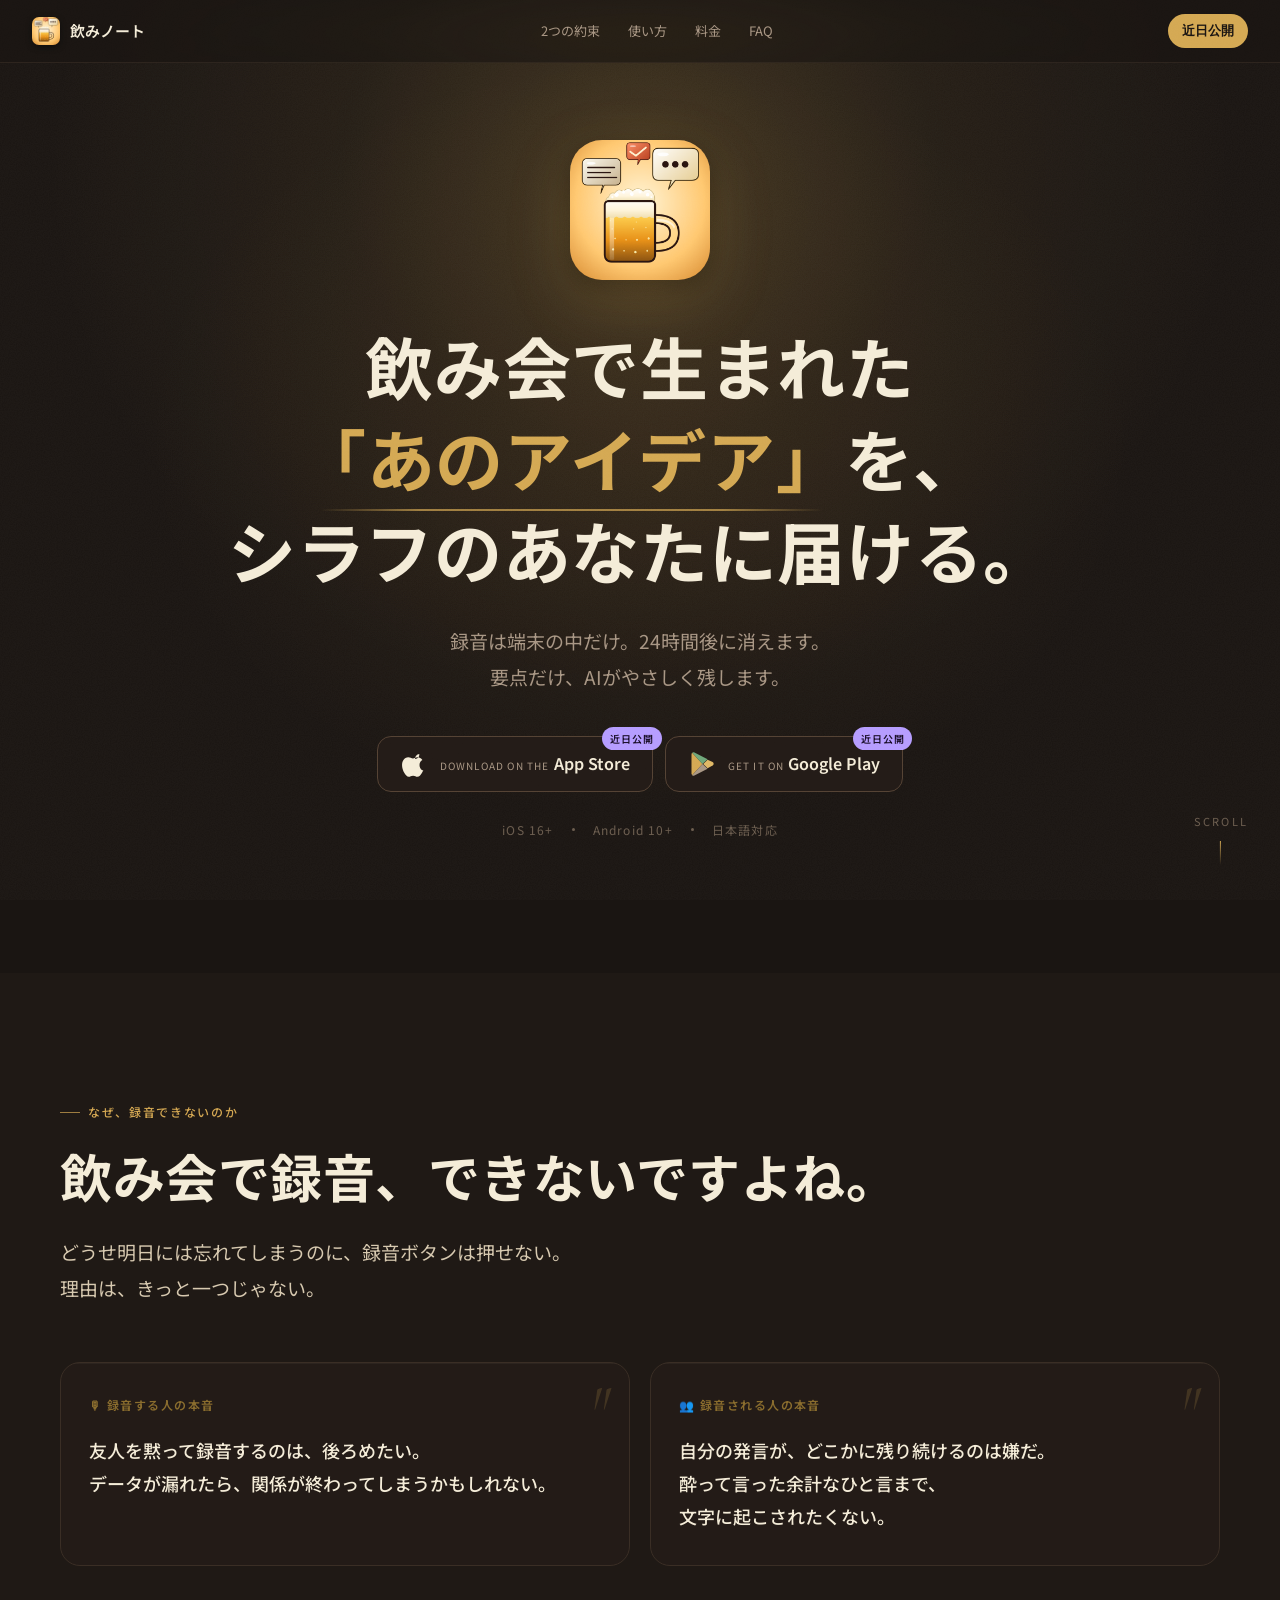
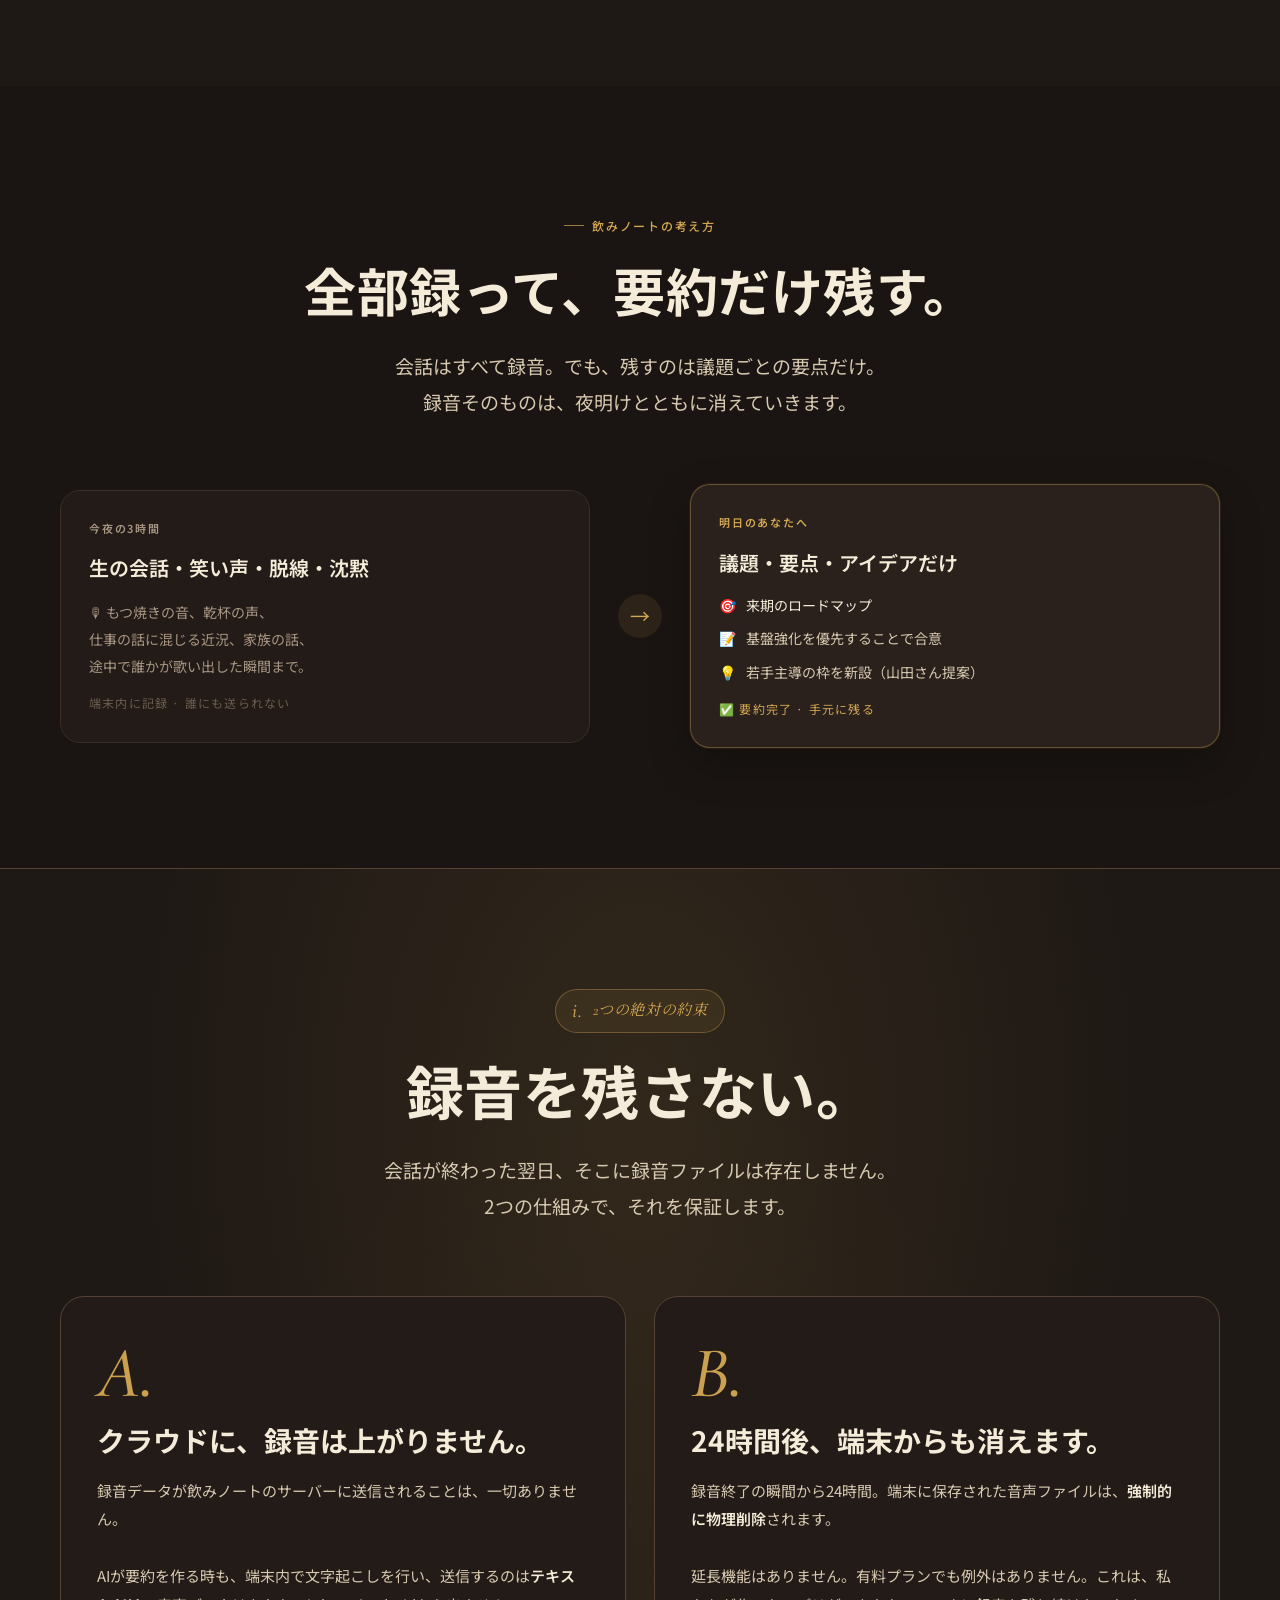
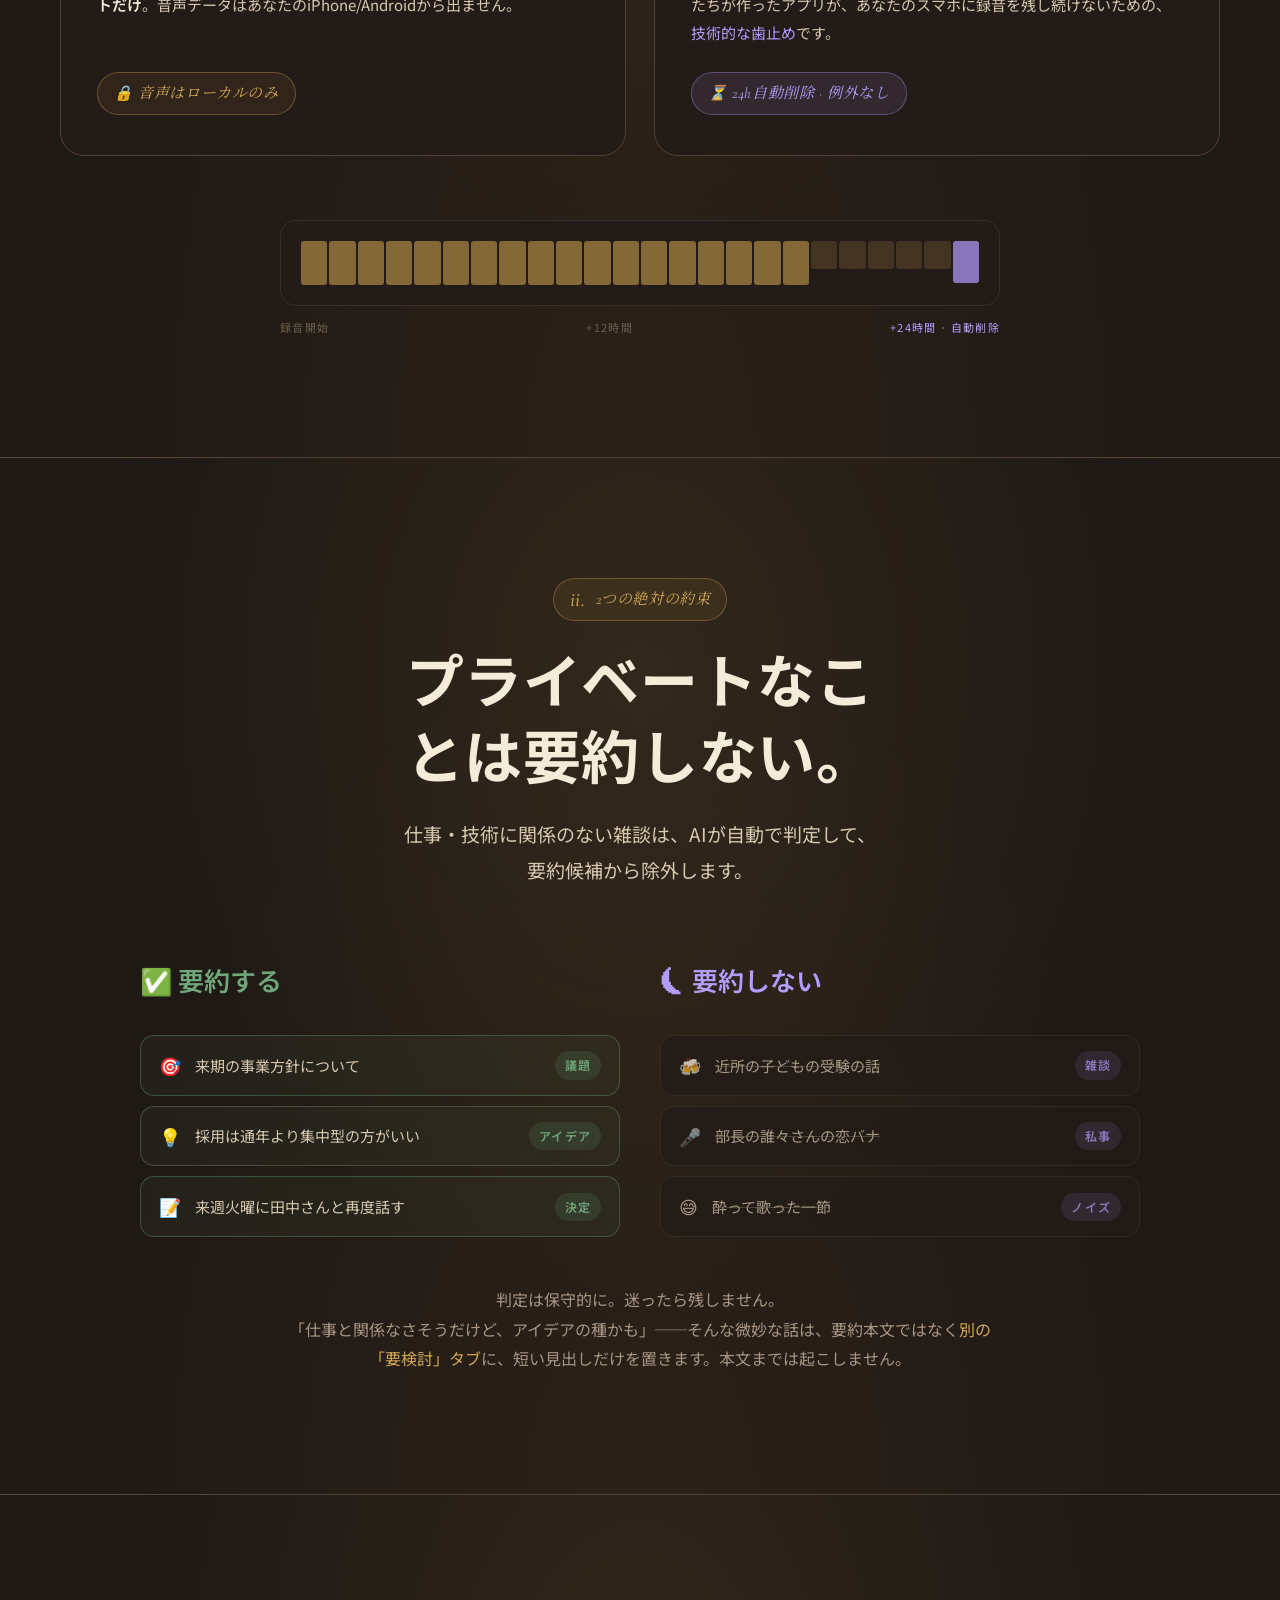
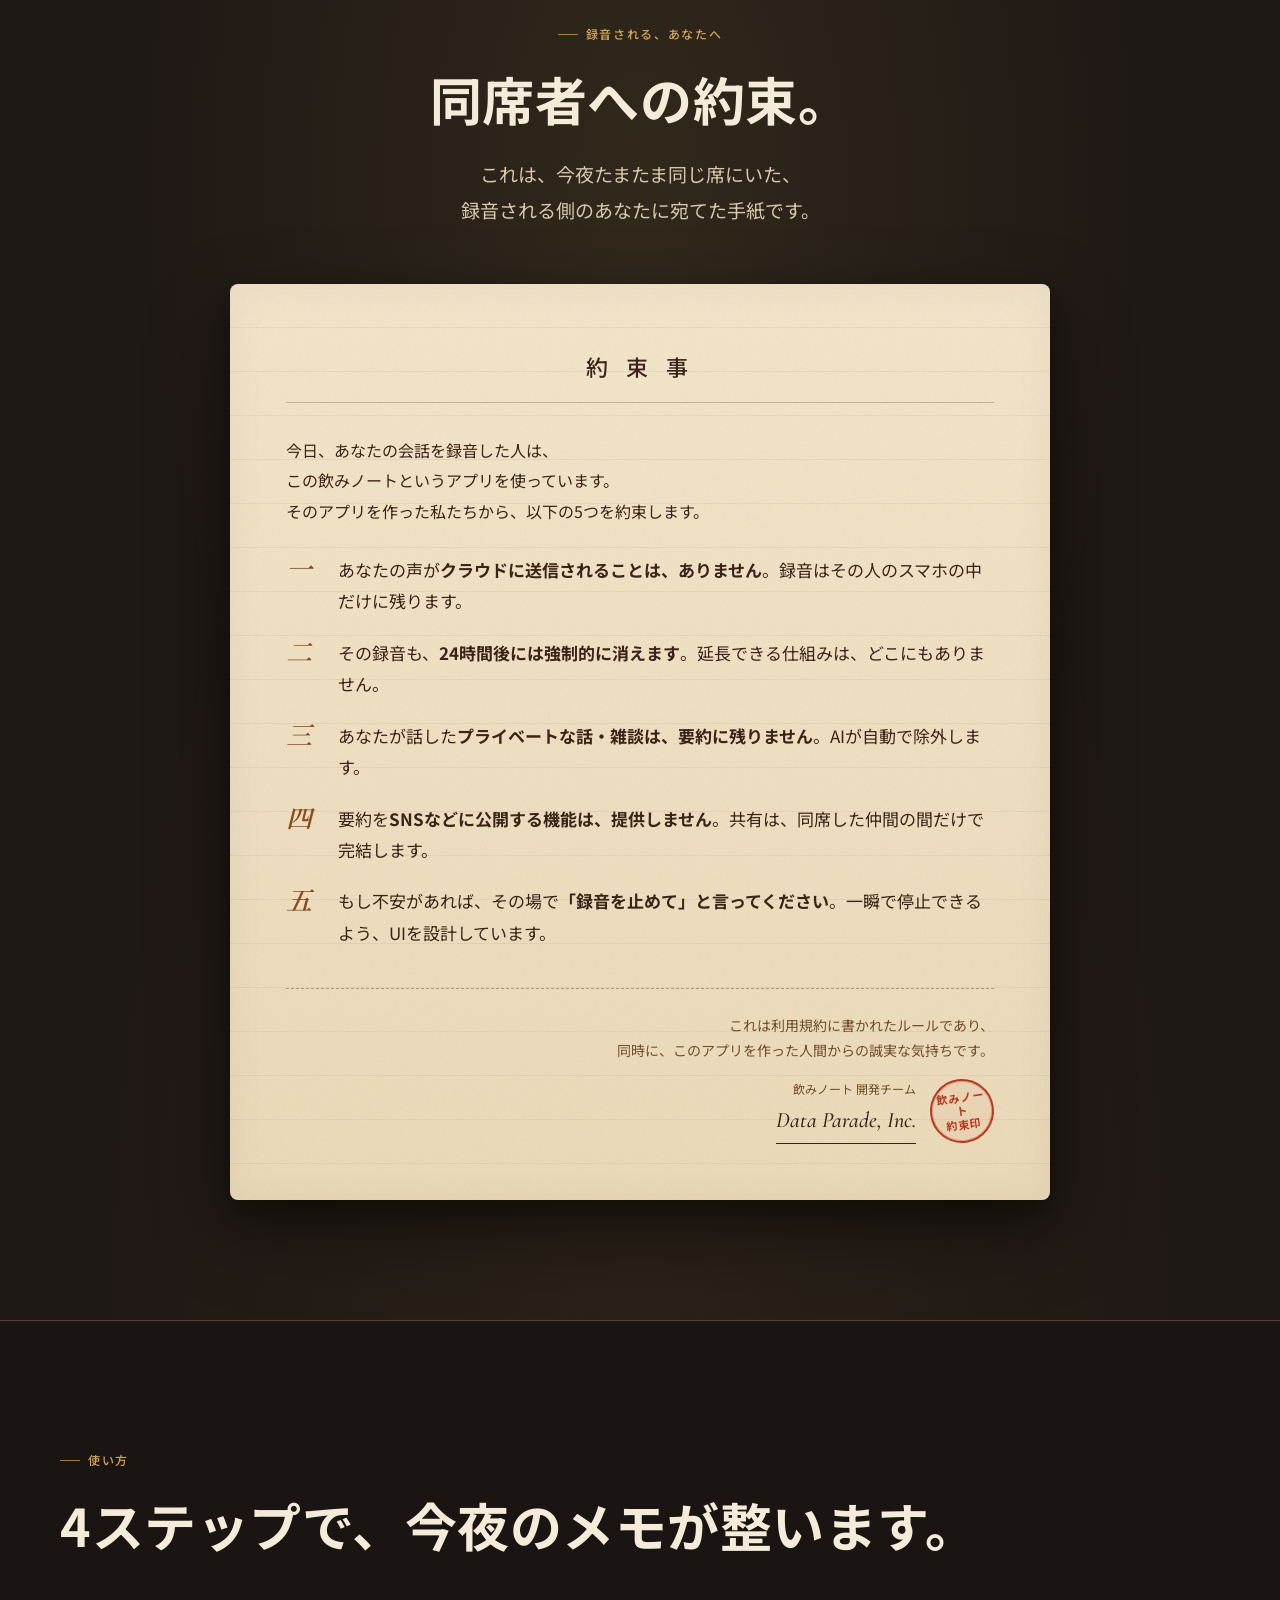
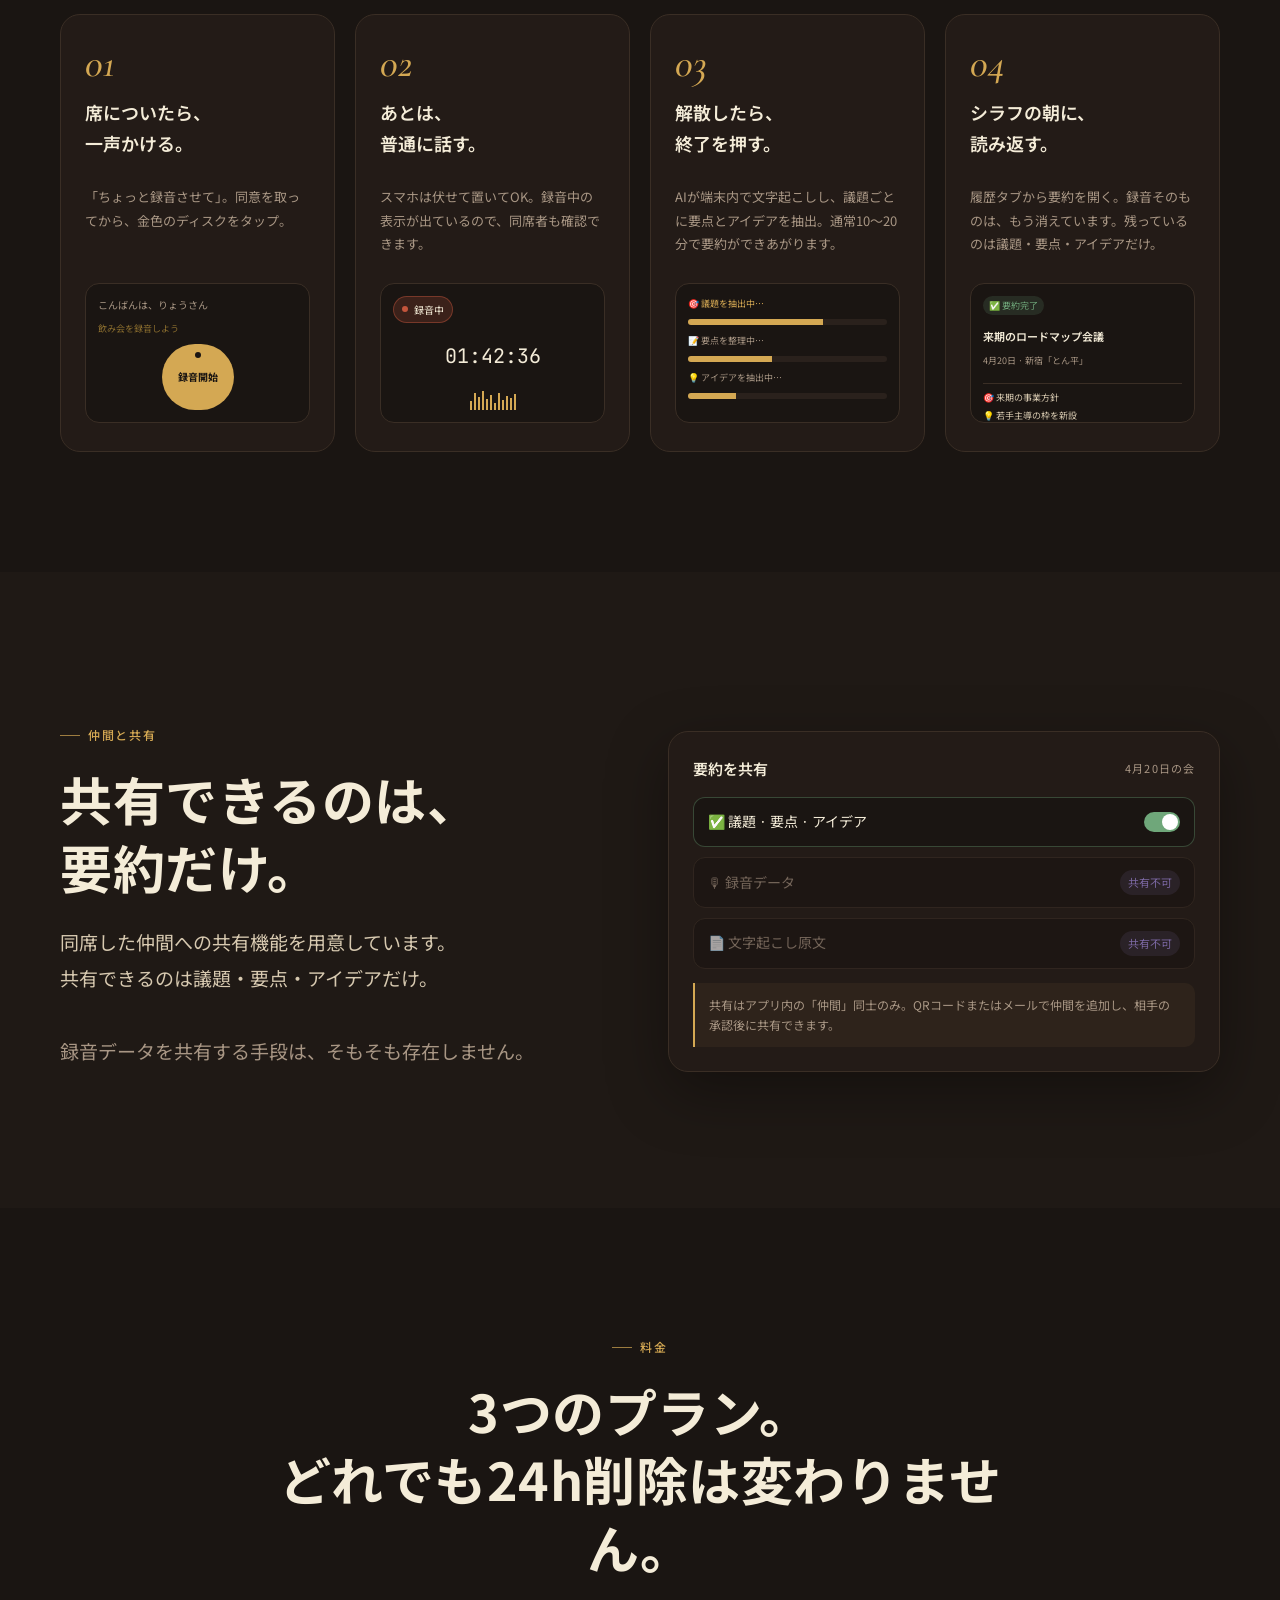
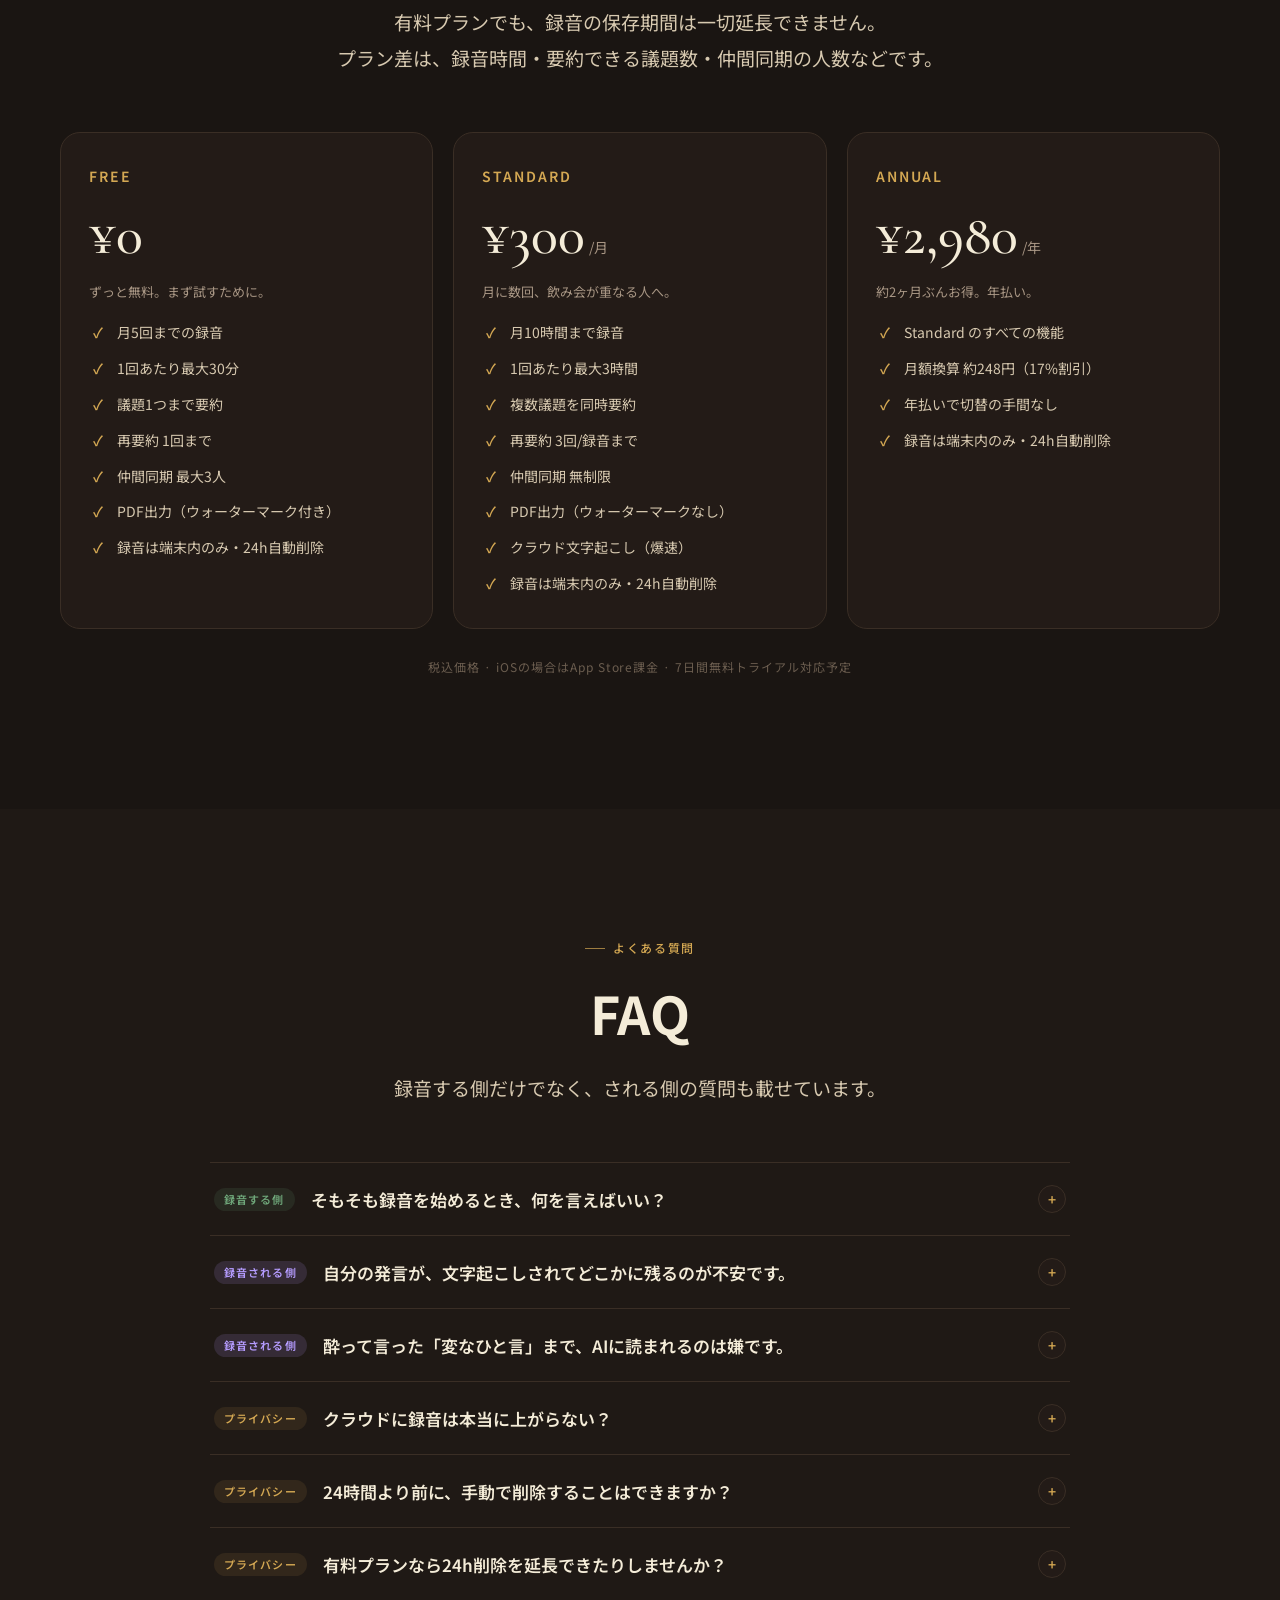
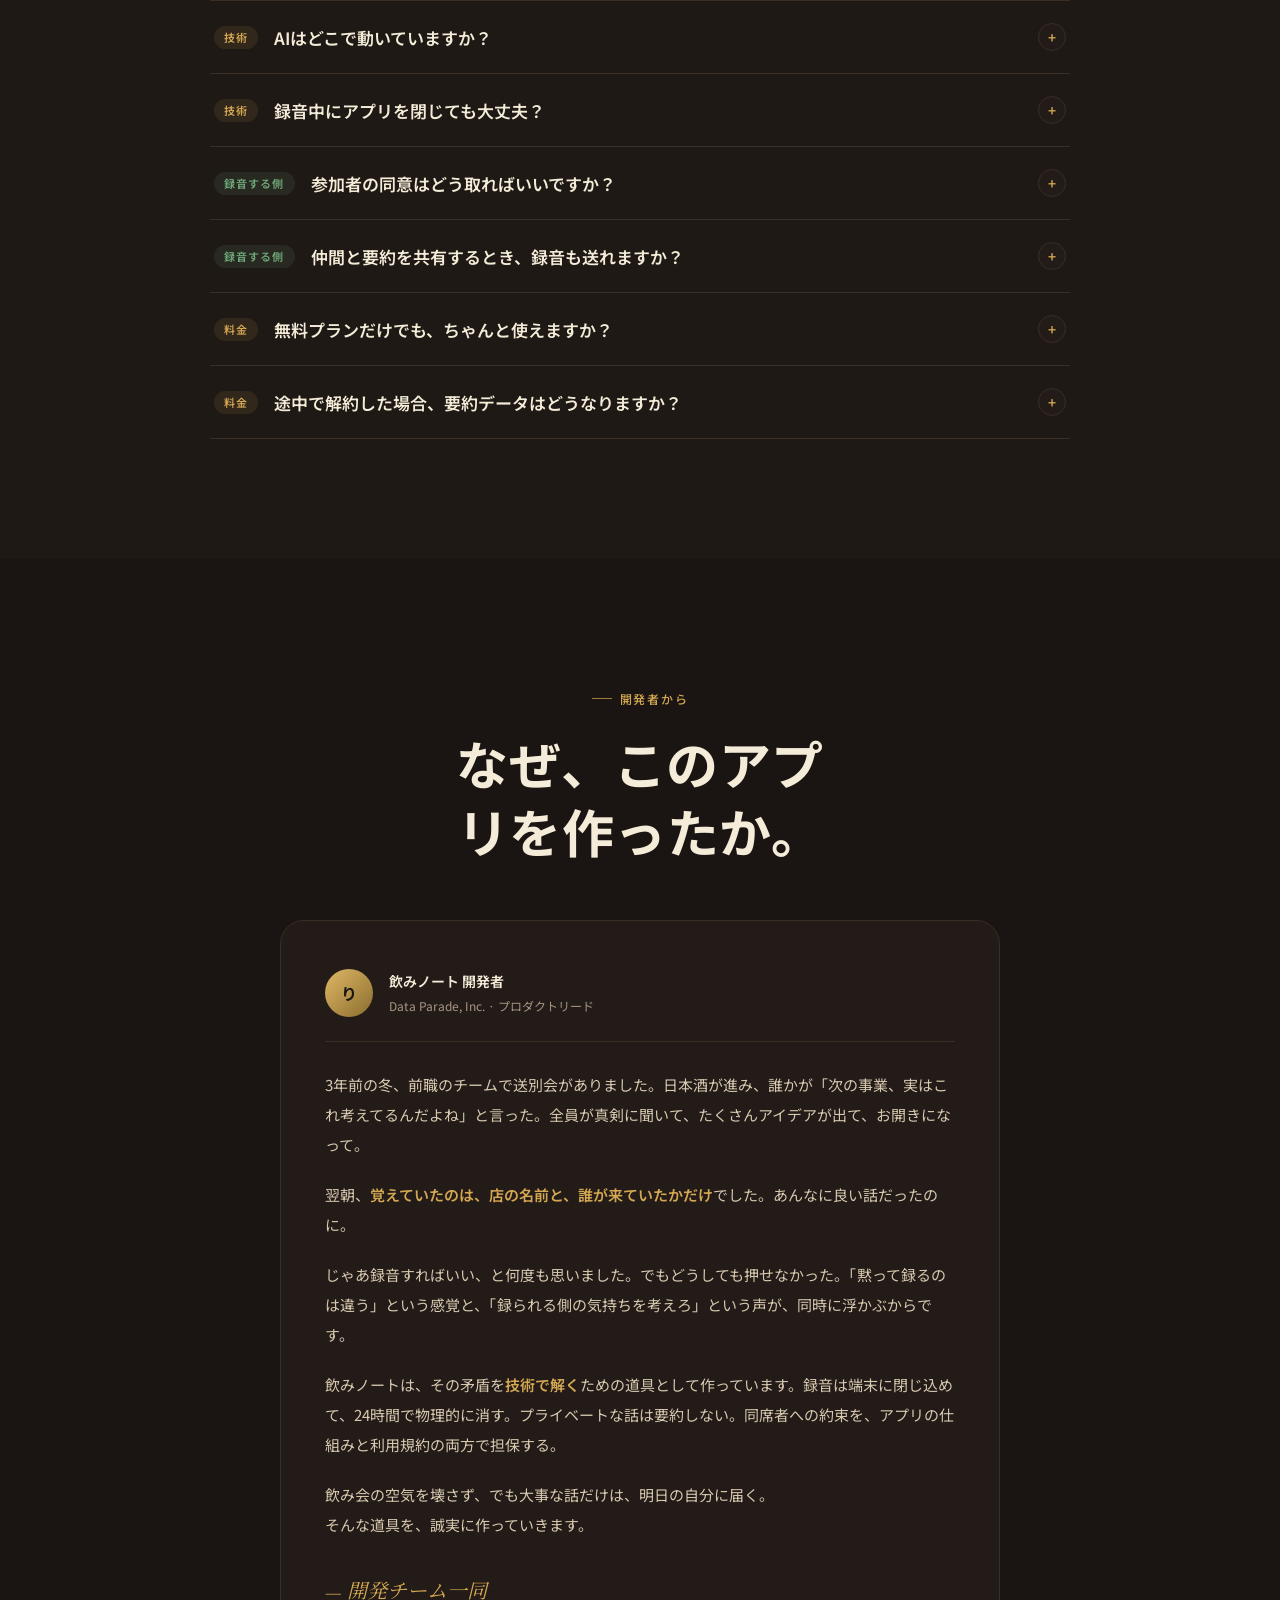
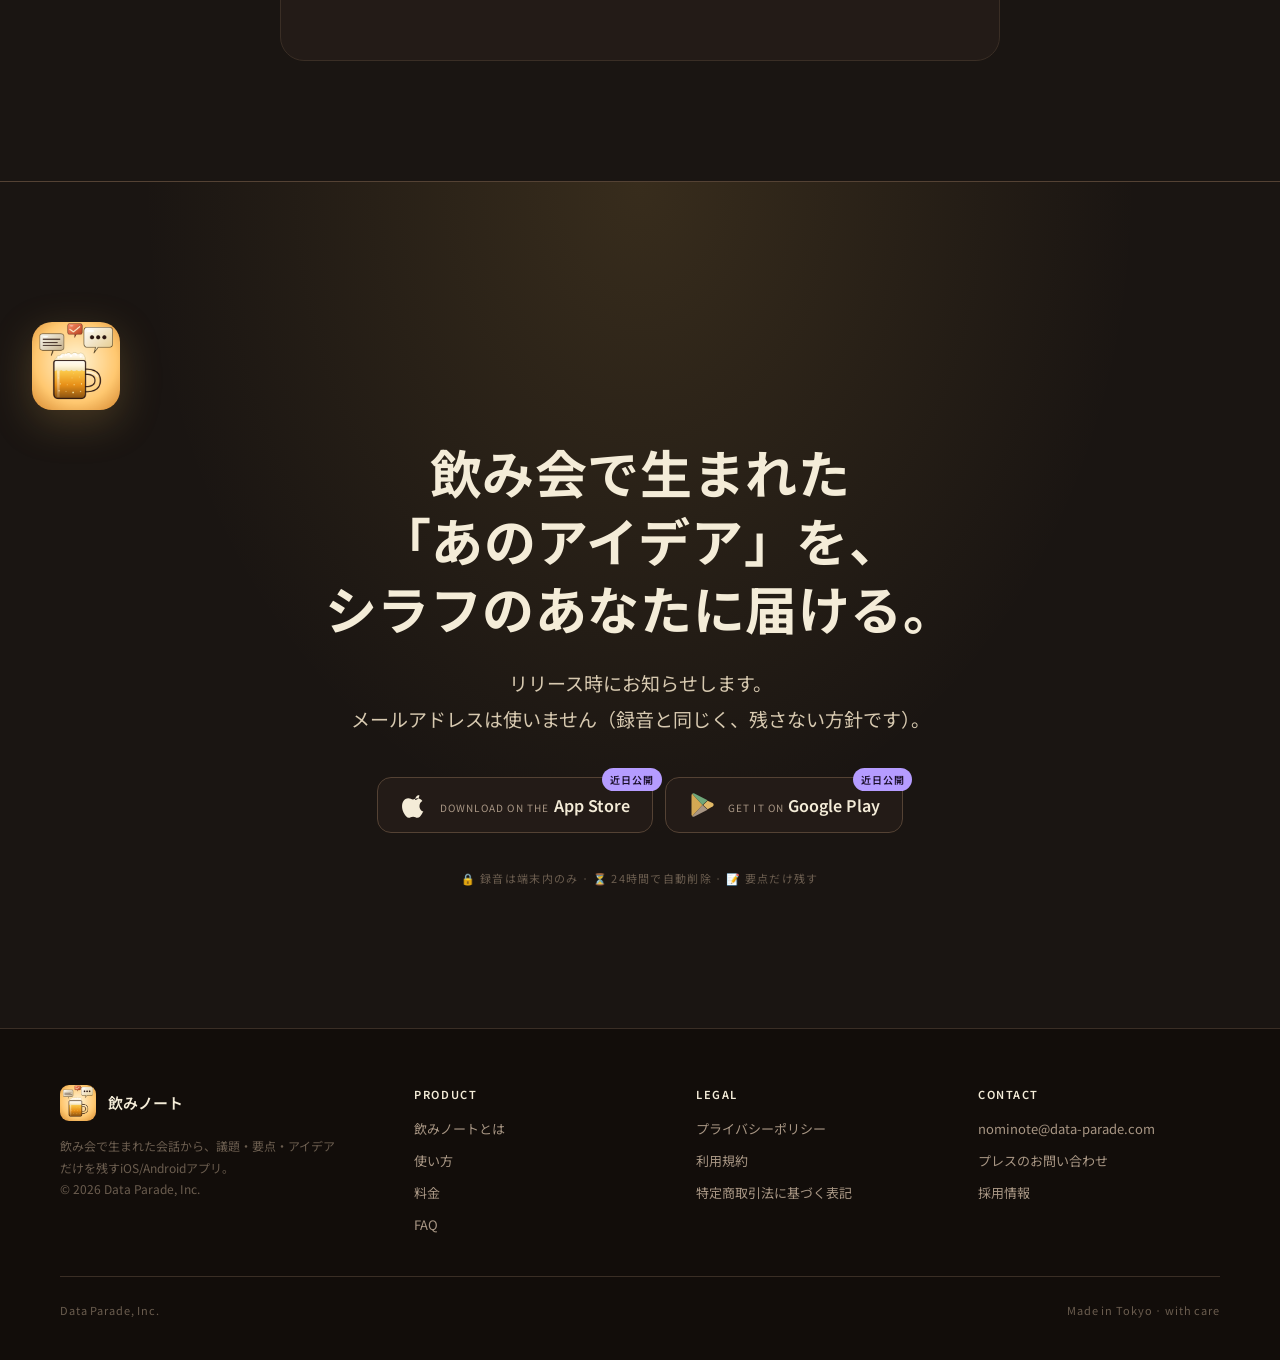
==== index.html @ dba5e592 "Initial commit: 飲みノート LP design handoff - index.html: LP本体（13セクション縦長） - privacy.html / terms.html / " ====
<!doctype html>
<html lang="ja">
<head>
<meta charset="utf-8">
<title>飲みノート — 飲み会で生まれた「あのアイデア」を、シラフのあなたに届ける。</title>
<meta name="viewport" content="width=device-width, initial-scale=1, viewport-fit=cover">
<meta name="description" content="飲み会での議論やアイデアを、プライバシーを守りながら要約だけ残すiOS/Androidアプリ。録音は端末内のみ、24時間後に自動削除。プライベートな話は要約しません。">
<meta name="theme-color" content="#1a1512">

<!-- OGP -->
<meta property="og:type" content="website">
<meta property="og:title" content="飲みノート — 飲み会で生まれた「あのアイデア」を、シラフのあなたに届ける。">
<meta property="og:description" content="録音は端末内のみ・24時間後に自動削除。プライベートな話は要約しません。">
<meta property="og:image" content="assets/app-icon-official.png">
<meta property="og:locale" content="ja_JP">
<meta name="twitter:card" content="summary_large_image">

<link rel="icon" type="image/png" href="assets/app-icon-official.png">
<link rel="apple-touch-icon" href="assets/app-icon-official.png">

<link rel="stylesheet" href="assets/nm-tokens.css">
<link rel="stylesheet" href="styles.css">
</head>
<body>

<div class="lp-root">

<!-- =========================================================================
     NAV
========================================================================= -->
<nav class="lp-nav" role="navigation" aria-label="メイン">
  <a href="#" class="lp-nav__brand">
    <img src="assets/app-icon-official.png" alt="">
    <span>飲みノート</span>
  </a>
  <div class="lp-nav__links">
    <a href="#promise">2つの約束</a>
    <a href="#how">使い方</a>
    <a href="#pricing">料金</a>
    <a href="#faq">FAQ</a>
  </div>
  <button class="lp-nav__cta" onclick="document.getElementById('final').scrollIntoView({behavior:'smooth',block:'start'})">近日公開</button>
</nav>

<!-- =========================================================================
     HERO
========================================================================= -->
<header class="lp-hero" id="hero">
  <div class="lp-hero__glow"></div>
  <img src="assets/app-icon-official.png" alt="飲みノート アプリアイコン" class="lp-hero__icon" data-reveal>
  <h1 class="lp-hero__copy" data-reveal>
    飲み会で生まれた<em>「あのアイデア」</em>を、<br>
    シラフのあなたに届ける。
  </h1>
  <p class="lp-hero__sub" data-reveal>
    録音は端末の中だけ。24時間後に消えます。<br>
    要点だけ、AIがやさしく残します。
  </p>

  <div class="lp-stores" data-reveal>
    <a class="lp-store-badge" href="#final" aria-label="App Storeで近日公開">
      <svg class="lp-store-badge__icon" viewBox="0 0 24 24" fill="currentColor" aria-hidden="true"><path d="M16.5 3.5c-.9.1-2 .7-2.6 1.4-.6.7-1.1 1.8-.9 2.8 1 .1 2-.5 2.6-1.2.6-.8 1.1-1.9.9-3zM20 17.3c-.5 1.1-.8 1.6-1.4 2.6-.9 1.4-2.1 3.1-3.7 3.1-1.4 0-1.8-.9-3.7-.9-1.9 0-2.3.9-3.7.9-1.6 0-2.7-1.6-3.6-3-2.5-3.9-2.7-8.5-1.2-11 1.1-1.7 2.8-2.7 4.4-2.7 1.6 0 2.7.9 4 .9 1.3 0 2.1-.9 4-.9 1.5 0 3 .8 4.1 2.2-3.6 2-3 7-.2 8.8z"/></svg>
      <span class="lp-store-badge__text">
        <span class="lp-store-badge__top">Download on the</span>
        <span class="lp-store-badge__bottom">App Store</span>
      </span>
      <span class="lp-store-badge__soon">近日公開</span>
    </a>
    <a class="lp-store-badge" href="#final" aria-label="Google Playで近日公開">
      <svg class="lp-store-badge__icon" viewBox="0 0 24 24" aria-hidden="true">
        <path fill="#d4a853" d="M3.6 2.3C3.2 2.7 3 3.3 3 4v16c0 .7.2 1.3.6 1.7l8.8-9.7L3.6 2.3z"/>
        <path fill="#e0b866" d="M16.8 8.3L13 12l3.8 3.7 4.3-2.4c1.2-.7 1.2-2.3 0-3L16.8 8.3z"/>
        <path fill="#a89684" d="M12.4 12l-8.8 9.7c.5.5 1.2.6 1.9.2L16.8 16l-4.4-4z"/>
        <path fill="#6fa77a" d="M5.5 2.1c-.7-.4-1.4-.3-1.9.2L12.4 12 16.8 8 5.5 2.1z"/>
      </svg>
      <span class="lp-store-badge__text">
        <span class="lp-store-badge__top">GET IT ON</span>
        <span class="lp-store-badge__bottom">Google Play</span>
      </span>
      <span class="lp-store-badge__soon">近日公開</span>
    </a>
  </div>

  <div class="lp-hero__meta" data-reveal>
    <span>iOS 16+</span>
    <span class="dot"></span>
    <span>Android 10+</span>
    <span class="dot"></span>
    <span>日本語対応</span>
  </div>

  <div class="lp-hero__scrollhint">SCROLL</div>
</header>

<!-- =========================================================================
     PROBLEM
========================================================================= -->
<section class="lp-band lp-band--raised" id="problem">
  <div class="lp-band__inner">
    <div data-reveal>
      <div class="lp-eyebrow">なぜ、録音できないのか</div>
      <h2 class="lp-h2">飲み会で録音、できないですよね。</h2>
      <p class="lp-lead">
        どうせ明日には忘れてしまうのに、録音ボタンは押せない。<br>
        理由は、きっと一つじゃない。
      </p>
    </div>

    <div class="lp-problem-grid">
      <div class="lp-quote-card" data-reveal>
        <div class="lp-quote-card__mark">"</div>
        <div class="lp-quote-card__who">🎙 録音する人の本音</div>
        <div class="lp-quote-card__body">
          友人を黙って録音するのは、後ろめたい。<br>
          データが漏れたら、関係が終わってしまうかもしれない。
        </div>
      </div>
      <div class="lp-quote-card" data-reveal>
        <div class="lp-quote-card__mark">"</div>
        <div class="lp-quote-card__who">👥 録音される人の本音</div>
        <div class="lp-quote-card__body">
          自分の発言が、どこかに残り続けるのは嫌だ。<br>
          酔って言った余計なひと言まで、<br>文字に起こされたくない。
        </div>
      </div>
    </div>
  </div>
</section>

<!-- =========================================================================
     SOLUTION — before/after
========================================================================= -->
<section class="lp-band" id="solution">
  <div class="lp-band__inner">
    <div data-reveal style="text-align:center;max-width:820px;margin:0 auto;">
      <div class="lp-eyebrow" style="justify-content:center;">飲みノートの考え方</div>
      <h2 class="lp-h2">全部録って、要約だけ残す。</h2>
      <p class="lp-lead" style="margin:0 auto;">
        会話はすべて録音。でも、残すのは議題ごとの要点だけ。<br>
        録音そのものは、夜明けとともに消えていきます。
      </p>
    </div>

    <div class="lp-ba" data-reveal>
      <div class="lp-ba__card">
        <div class="lp-ba__label">今夜の3時間</div>
        <div class="lp-ba__title">生の会話・笑い声・脱線・沈黙</div>
        <div style="color:var(--nm-fg-secondary);font-size:14px;line-height:1.9;">
          🎙 もつ焼きの音、乾杯の声、<br>
          仕事の話に混じる近況、家族の話、<br>
          途中で誰かが歌い出した瞬間まで。
        </div>
        <div style="margin-top:auto;color:var(--nm-fg-tertiary);font-size:12px;letter-spacing:0.1em;">
          端末内に記録 · 誰にも送られない
        </div>
      </div>
      <div class="lp-ba__arrow" aria-hidden="true">→</div>
      <div class="lp-ba__card lp-ba__card--after">
        <div class="lp-ba__label">明日のあなたへ</div>
        <div class="lp-ba__title">議題・要点・アイデアだけ</div>
        <div style="display:flex;flex-direction:column;gap:10px;font-size:14px;line-height:1.7;">
          <div style="display:flex;gap:10px;"><span>🎯</span><span style="color:var(--nm-fg);">来期のロードマップ</span></div>
          <div style="display:flex;gap:10px;"><span>📝</span><span style="color:var(--nm-fg-2);">基盤強化を優先することで合意</span></div>
          <div style="display:flex;gap:10px;"><span>💡</span><span style="color:var(--nm-fg-2);">若手主導の枠を新設（山田さん提案）</span></div>
        </div>
        <div style="margin-top:auto;color:var(--nm-gold);font-size:12px;letter-spacing:0.1em;">
          ✅ 要約完了 · 手元に残る
        </div>
      </div>
    </div>
  </div>
</section>

<!-- =========================================================================
     ★ CORE VALUE 1 — Recordings are not kept
========================================================================= -->
<section class="lp-band lp-band--promise" id="core1" data-promise-id="1">
  <div class="lp-band__inner">
    <div class="lp-core-hero" data-reveal>
      <div class="lp-promise-tag"><span class="num">i.</span><span>2つの絶対の約束</span></div>
      <h2 class="lp-h2" style="font-size:clamp(34px,4.8vw,58px);">録音を残さない。</h2>
      <p class="lp-lead" style="margin:0 auto;">
        会話が終わった翌日、そこに録音ファイルは存在しません。<br>
        2つの仕組みで、それを保証します。
      </p>
    </div>

    <div class="lp-core-dual">
      <div class="lp-core-tile" data-reveal>
        <div class="lp-core-tile__letter">A.</div>
        <h3 class="lp-core-tile__title">クラウドに、録音は上がりません。</h3>
        <div class="lp-core-tile__body">
          録音データが飲みノートのサーバーに送信されることは、一切ありません。<br><br>
          AIが要約を作る時も、端末内で文字起こしを行い、送信するのは<span style="color:var(--nm-fg);font-weight:600;">テキストだけ</span>。音声データはあなたのiPhone/Androidから出ません。
        </div>
        <div class="lp-core-tile__tag">
          <span class="lp-promise-tag" style="margin:0;">🔒 音声はローカルのみ</span>
        </div>
      </div>

      <div class="lp-core-tile" data-reveal>
        <div class="lp-core-tile__letter">B.</div>
        <h3 class="lp-core-tile__title">24時間後、端末からも消えます。</h3>
        <div class="lp-core-tile__body">
          録音終了の瞬間から24時間。端末に保存された音声ファイルは、<span style="color:var(--nm-fg);font-weight:600;">強制的に物理削除</span>されます。<br><br>
          延長機能はありません。有料プランでも例外はありません。これは、私たちが作ったアプリが、あなたのスマホに録音を残し続けないための、<span style="color:var(--nm-info);">技術的な歯止め</span>です。
        </div>
        <div class="lp-core-tile__tag">
          <span class="lp-promise-tag" style="margin:0;background:rgba(181,156,255,0.1);border-color:rgba(181,156,255,0.35);color:var(--nm-info);">⏳ 24h自動削除 · 例外なし</span>
        </div>
      </div>
    </div>

    <!-- 24h visual -->
    <div style="margin-top:64px;max-width:720px;margin-left:auto;margin-right:auto;" data-reveal>
      <div style="display:grid;grid-template-columns:repeat(24,1fr);gap:2px;padding:20px;background:var(--nm-surface);border:1px solid var(--nm-border);border-radius:16px;">
        <!-- 24 cells representing hours -->
      </div>
      <div style="display:flex;justify-content:space-between;margin-top:12px;font-size:11px;color:var(--nm-fg-tertiary);letter-spacing:0.12em;text-transform:uppercase;">
        <span>録音開始</span>
        <span>+12時間</span>
        <span style="color:var(--nm-info);">+24時間 · 自動削除</span>
      </div>
    </div>
  </div>
</section>

<!-- =========================================================================
     ★ CORE VALUE 2 — Private talk is never summarized
========================================================================= -->
<section class="lp-band lp-band--promise" id="core2" data-promise-id="2" style="border-top:none;">
  <div class="lp-band__inner">
    <div class="lp-core-hero" data-reveal>
      <div class="lp-promise-tag"><span class="num">ii.</span><span>2つの絶対の約束</span></div>
      <h2 class="lp-h2" style="font-size:clamp(34px,4.8vw,58px);">プライベートなことは要約しない。</h2>
      <p class="lp-lead" style="margin:0 auto;">
        仕事・技術に関係のない雑談は、AIが自動で判定して、<br>
        要約候補から除外します。
      </p>
    </div>

    <div style="display:grid;grid-template-columns:1fr 1fr;gap:40px;align-items:start;max-width:1000px;margin:0 auto;" class="lp-exclude-wrap">
      <div data-reveal>
        <h3 class="lp-h3" style="color:var(--nm-success);">✅ 要約する</h3>
        <div class="lp-exclude">
          <div class="lp-exclude__row lp-exclude__row--keep">
            <span class="icon">🎯</span>
            <span class="label">来期の事業方針について</span>
            <span class="verdict">議題</span>
          </div>
          <div class="lp-exclude__row lp-exclude__row--keep">
            <span class="icon">💡</span>
            <span class="label">採用は通年より集中型の方がいい</span>
            <span class="verdict">アイデア</span>
          </div>
          <div class="lp-exclude__row lp-exclude__row--keep">
            <span class="icon">📝</span>
            <span class="label">来週火曜に田中さんと再度話す</span>
            <span class="verdict">決定</span>
          </div>
        </div>
      </div>

      <div data-reveal>
        <h3 class="lp-h3" style="color:var(--nm-info);">⏾ 要約しない</h3>
        <div class="lp-exclude">
          <div class="lp-exclude__row lp-exclude__row--drop">
            <span class="icon">🍻</span>
            <span class="label">近所の子どもの受験の話</span>
            <span class="verdict">雑談</span>
          </div>
          <div class="lp-exclude__row lp-exclude__row--drop">
            <span class="icon">🎤</span>
            <span class="label">部長の誰々さんの恋バナ</span>
            <span class="verdict">私事</span>
          </div>
          <div class="lp-exclude__row lp-exclude__row--drop">
            <span class="icon">😅</span>
            <span class="label">酔って歌った一節</span>
            <span class="verdict">ノイズ</span>
          </div>
        </div>
      </div>
    </div>

    <p class="lp-body" data-reveal style="max-width:720px;margin:48px auto 0;text-align:center;color:var(--nm-fg-secondary);">
      判定は保守的に。迷ったら残しません。<br>
      「仕事と関係なさそうだけど、アイデアの種かも」──そんな微妙な話は、要約本文ではなく<span style="color:var(--nm-gold);">別の「要検討」タブ</span>に、短い見出しだけを置きます。本文までは起こしません。
    </p>
  </div>
</section>

<!-- =========================================================================
     ★ PROMISE TO PARTICIPANTS — handwritten oath
========================================================================= -->
<section class="lp-band lp-band--promise" id="promise" data-promise-id="3" style="border-top:none;">
  <div class="lp-band__inner">
    <div data-reveal style="text-align:center;max-width:820px;margin:0 auto;">
      <div class="lp-eyebrow" style="justify-content:center;">録音される、あなたへ</div>
      <h2 class="lp-h2">同席者への約束。</h2>
      <p class="lp-lead" style="margin:0 auto;">
        これは、今夜たまたま同じ席にいた、<br>
        録音される側のあなたに宛てた手紙です。
      </p>
    </div>

    <article class="lp-oath" id="oath" data-reveal>
      <h3 class="lp-oath__heading">約 束 事</h3>
      <p class="lp-oath__greet">
        今日、あなたの会話を録音した人は、<br>
        この飲みノートというアプリを使っています。<br>
        そのアプリを作った私たちから、以下の5つを約束します。
      </p>
      <ol class="lp-oath__list">
        <li class="lp-oath__item">
          <span class="lp-oath__num">一</span>
          <span>あなたの声が<b>クラウドに送信されることは、ありません</b>。録音はその人のスマホの中だけに残ります。</span>
        </li>
        <li class="lp-oath__item">
          <span class="lp-oath__num">二</span>
          <span>その録音も、<b>24時間後には強制的に消えます</b>。延長できる仕組みは、どこにもありません。</span>
        </li>
        <li class="lp-oath__item">
          <span class="lp-oath__num">三</span>
          <span>あなたが話した<b>プライベートな話・雑談は、要約に残りません</b>。AIが自動で除外します。</span>
        </li>
        <li class="lp-oath__item">
          <span class="lp-oath__num">四</span>
          <span>要約を<b>SNSなどに公開する機能は、提供しません</b>。共有は、同席した仲間の間だけで完結します。</span>
        </li>
        <li class="lp-oath__item">
          <span class="lp-oath__num">五</span>
          <span>もし不安があれば、その場で<b>「録音を止めて」と言ってください</b>。一瞬で停止できるよう、UIを設計しています。</span>
        </li>
      </ol>
      <div class="lp-oath__close">
        これは利用規約に書かれたルールであり、<br>
        同時に、このアプリを作った人間からの誠実な気持ちです。<br>
        <div class="lp-oath__sign">
          <div>
            <div style="font-size:12px;color:#6e4e2a;margin-bottom:2px;">飲みノート 開発チーム</div>
            <div class="lp-oath__sign-name">Data Parade, Inc.</div>
          </div>
          <div class="lp-oath__stamp">飲みノート<br>約束印</div>
        </div>
      </div>
    </article>
  </div>
</section>

<!-- =========================================================================
     HOW IT WORKS — 4 steps
========================================================================= -->
<section class="lp-band" id="how">
  <div class="lp-band__inner">
    <div data-reveal>
      <div class="lp-eyebrow">使い方</div>
      <h2 class="lp-h2">4ステップで、今夜のメモが整います。</h2>
    </div>

    <div class="lp-steps">
      <!-- Step 1 -->
      <div class="lp-step" data-reveal>
        <div class="lp-step__num">01</div>
        <h3 class="lp-step__title">席についたら、<br>一声かける。</h3>
        <p class="lp-step__body">「ちょっと録音させて」。同意を取ってから、金色のディスクをタップ。</p>
        <div class="lp-step__thumb" aria-hidden="true">
          <div style="font-size:10px;color:var(--nm-fg-secondary);">こんばんは、りょうさん</div>
          <div style="font-size:9px;color:var(--nm-gold-deep);">飲み会を録音しよう</div>
          <div style="margin:auto;width:72px;height:72px;border-radius:999px;background:var(--nm-gold);display:flex;align-items:center;justify-content:center;font-size:10px;font-weight:700;color:var(--nm-fg-on-gold);position:relative;">
            <div style="position:absolute;top:8px;width:6px;height:6px;background:var(--nm-bg);border-radius:999px;"></div>
            録音開始
          </div>
        </div>
      </div>

      <!-- Step 2 -->
      <div class="lp-step" data-reveal>
        <div class="lp-step__num">02</div>
        <h3 class="lp-step__title">あとは、<br>普通に話す。</h3>
        <p class="lp-step__body">スマホは伏せて置いてOK。録音中の表示が出ているので、同席者も確認できます。</p>
        <div class="lp-step__thumb" aria-hidden="true">
          <div style="display:flex;gap:6px;align-items:center;font-size:10px;color:#f4ecd8;padding:4px 8px;background:rgba(196,85,60,0.2);border:1px solid rgba(196,85,60,0.45);border-radius:999px;align-self:flex-start;">
            <span style="width:6px;height:6px;background:var(--nm-rec);border-radius:999px;"></span>
            録音中
          </div>
          <div style="font-family:var(--nm-font-mono);font-size:20px;color:var(--nm-fg);text-align:center;margin:8px 0;">01:42:36</div>
          <div style="display:flex;gap:2px;align-items:flex-end;height:24px;justify-content:center;">
            <!-- waveform -->
            <span style="width:2px;background:var(--nm-gold);height:40%;"></span>
            <span style="width:2px;background:var(--nm-gold);height:80%;"></span>
            <span style="width:2px;background:var(--nm-gold);height:60%;"></span>
            <span style="width:2px;background:var(--nm-gold);height:90%;"></span>
            <span style="width:2px;background:var(--nm-gold);height:50%;"></span>
            <span style="width:2px;background:var(--nm-gold);height:70%;"></span>
            <span style="width:2px;background:var(--nm-gold);height:30%;"></span>
            <span style="width:2px;background:var(--nm-gold);height:80%;"></span>
            <span style="width:2px;background:var(--nm-gold);height:45%;"></span>
            <span style="width:2px;background:var(--nm-gold);height:65%;"></span>
            <span style="width:2px;background:var(--nm-gold);height:55%;"></span>
            <span style="width:2px;background:var(--nm-gold);height:75%;"></span>
          </div>
        </div>
      </div>

      <!-- Step 3 -->
      <div class="lp-step" data-reveal>
        <div class="lp-step__num">03</div>
        <h3 class="lp-step__title">解散したら、<br>終了を押す。</h3>
        <p class="lp-step__body">AIが端末内で文字起こしし、議題ごとに要点とアイデアを抽出。通常10〜20分で要約ができあがります。</p>
        <div class="lp-step__thumb" aria-hidden="true">
          <div style="font-size:9px;color:var(--nm-gold);">🎯 議題を抽出中…</div>
          <div style="background:var(--nm-surface-2);height:6px;border-radius:999px;overflow:hidden;">
            <div style="background:var(--nm-gold);width:68%;height:100%;"></div>
          </div>
          <div style="font-size:9px;color:var(--nm-fg-secondary);">📝 要点を整理中…</div>
          <div style="background:var(--nm-surface-2);height:6px;border-radius:999px;overflow:hidden;">
            <div style="background:var(--nm-gold);width:42%;height:100%;"></div>
          </div>
          <div style="font-size:9px;color:var(--nm-fg-secondary);">💡 アイデアを抽出中…</div>
          <div style="background:var(--nm-surface-2);height:6px;border-radius:999px;overflow:hidden;">
            <div style="background:var(--nm-gold);width:24%;height:100%;"></div>
          </div>
        </div>
      </div>

      <!-- Step 4 -->
      <div class="lp-step" data-reveal>
        <div class="lp-step__num">04</div>
        <h3 class="lp-step__title">シラフの朝に、<br>読み返す。</h3>
        <p class="lp-step__body">履歴タブから要約を開く。録音そのものは、もう消えています。残っているのは議題・要点・アイデアだけ。</p>
        <div class="lp-step__thumb" aria-hidden="true">
          <div style="display:flex;gap:6px;align-items:center;">
            <span style="font-size:9px;color:#6fa77a;padding:2px 6px;background:rgba(111,167,122,0.16);border-radius:999px;">✅ 要約完了</span>
          </div>
          <div style="font-size:11px;color:var(--nm-fg);font-weight:600;margin-top:4px;">来期のロードマップ会議</div>
          <div style="font-size:9px;color:var(--nm-fg-secondary);">4月20日 · 新宿「とん平」</div>
          <div style="border-top:1px solid var(--nm-border);margin-top:6px;padding-top:6px;display:flex;flex-direction:column;gap:3px;">
            <div style="font-size:9px;color:var(--nm-fg-2);">🎯 来期の事業方針</div>
            <div style="font-size:9px;color:var(--nm-fg-2);">💡 若手主導の枠を新設</div>
            <div style="font-size:9px;color:var(--nm-fg-2);">📝 基盤強化で合意</div>
          </div>
        </div>
      </div>
    </div>
  </div>
</section>

<!-- =========================================================================
     SHARE WITH FRIENDS
========================================================================= -->
<section class="lp-band lp-band--raised" id="share">
  <div class="lp-band__inner">
    <div class="lp-share">
      <div data-reveal>
        <div class="lp-eyebrow">仲間と共有</div>
        <h2 class="lp-h2">共有できるのは、<br>要約だけ。</h2>
        <p class="lp-lead">
          同席した仲間への共有機能を用意しています。<br>
          共有できるのは議題・要点・アイデアだけ。
          <br><br>
          <span class="lp-muted">録音データを共有する手段は、そもそも存在しません。</span>
        </p>
      </div>
      <div class="lp-share__preview" data-reveal>
        <div style="display:flex;justify-content:space-between;align-items:center;margin-bottom:16px;">
          <span style="font-size:15px;font-weight:600;color:var(--nm-fg);">要約を共有</span>
          <span style="font-size:11px;color:var(--nm-fg-secondary);letter-spacing:0.1em;">4月20日の会</span>
        </div>
        <div style="display:flex;flex-direction:column;gap:10px;">
          <label style="display:flex;align-items:center;justify-content:space-between;padding:12px 14px;background:var(--nm-bg);border:1px solid rgba(111,167,122,0.35);border-radius:12px;">
            <span style="display:flex;align-items:center;gap:10px;font-size:14px;color:var(--nm-fg);">✅ 議題 · 要点 · アイデア</span>
            <span style="width:36px;height:20px;background:var(--nm-success);border-radius:999px;position:relative;"><span style="position:absolute;right:2px;top:2px;width:16px;height:16px;background:white;border-radius:999px;"></span></span>
          </label>
          <label style="display:flex;align-items:center;justify-content:space-between;padding:12px 14px;background:var(--nm-bg);border:1px solid var(--nm-border);border-radius:12px;opacity:0.6;">
            <span style="display:flex;align-items:center;gap:10px;font-size:14px;color:var(--nm-fg-secondary);">🎙 録音データ</span>
            <span style="font-size:11px;color:var(--nm-info);padding:3px 8px;background:rgba(181,156,255,0.14);border-radius:999px;">共有不可</span>
          </label>
          <label style="display:flex;align-items:center;justify-content:space-between;padding:12px 14px;background:var(--nm-bg);border:1px solid var(--nm-border);border-radius:12px;opacity:0.6;">
            <span style="display:flex;align-items:center;gap:10px;font-size:14px;color:var(--nm-fg-secondary);">📄 文字起こし原文</span>
            <span style="font-size:11px;color:var(--nm-info);padding:3px 8px;background:rgba(181,156,255,0.14);border-radius:999px;">共有不可</span>
          </label>
        </div>
        <div style="margin-top:14px;padding:12px 14px;background:rgba(212,168,83,0.06);border-left:2px solid var(--nm-gold);border-radius:0 10px 10px 0;font-size:12px;color:var(--nm-fg-secondary);line-height:1.7;">
          共有はアプリ内の「仲間」同士のみ。QRコードまたはメールで仲間を追加し、相手の承認後に共有できます。
        </div>
      </div>
    </div>
  </div>
</section>

<!-- =========================================================================
     PRICING
========================================================================= -->
<section class="lp-band" id="pricing">
  <div class="lp-band__inner">
    <div data-reveal style="text-align:center;max-width:820px;margin:0 auto;">
      <div class="lp-eyebrow" style="justify-content:center;">料金</div>
      <h2 class="lp-h2">3つのプラン。<br class="sm-only">どれでも24h削除は変わりません。</h2>
      <p class="lp-lead" style="margin:0 auto;">
        有料プランでも、録音の保存期間は一切延長できません。<br>
        プラン差は、録音時間・要約できる議題数・仲間同期の人数などです。
      </p>
    </div>

    <div class="lp-pricing">
      <!-- Free -->
      <div class="lp-price" data-reveal>
        <div class="lp-price__name">Free</div>
        <div class="lp-price__amount">
          <span class="lp-price__num">¥0</span>
        </div>
        <div class="lp-price__hint">ずっと無料。まず試すために。</div>
        <ul class="lp-price__ul">
          <li>月5回までの録音</li>
          <li>1回あたり最大30分</li>
          <li>議題1つまで要約</li>
          <li>再要約 1回まで</li>
          <li>仲間同期 最大3人</li>
          <li>PDF出力（ウォーターマーク付き）</li>
          <li>録音は端末内のみ・24h自動削除</li>
        </ul>
      </div>

      <!-- Standard -->
      <div class="lp-price" data-reveal>
        <div class="lp-price__name">Standard</div>
        <div class="lp-price__amount">
          <span class="lp-price__num">¥300</span>
          <span class="lp-price__unit">/月</span>
        </div>
        <div class="lp-price__hint">月に数回、飲み会が重なる人へ。</div>
        <ul class="lp-price__ul">
          <li>月10時間まで録音</li>
          <li>1回あたり最大3時間</li>
          <li>複数議題を同時要約</li>
          <li>再要約 3回/録音まで</li>
          <li>仲間同期 無制限</li>
          <li>PDF出力（ウォーターマークなし）</li>
          <li>クラウド文字起こし（爆速）</li>
          <li>録音は端末内のみ・24h自動削除</li>
        </ul>
      </div>

      <!-- Annual -->
      <div class="lp-price" data-reveal>
        <div class="lp-price__name">Annual</div>
        <div class="lp-price__amount">
          <span class="lp-price__num">¥2,980</span>
          <span class="lp-price__unit">/年</span>
        </div>
        <div class="lp-price__hint">約2ヶ月ぶんお得。年払い。</div>
        <ul class="lp-price__ul">
          <li>Standard のすべての機能</li>
          <li>月額換算 約248円（17%割引）</li>
          <li>年払いで切替の手間なし</li>
          <li>録音は端末内のみ・24h自動削除</li>
        </ul>
      </div>
    </div>

    <p style="text-align:center;margin-top:28px;font-size:12px;color:var(--nm-fg-tertiary);letter-spacing:0.08em;" data-reveal>
      税込価格 · iOSの場合はApp Store課金 · 7日間無料トライアル対応予定
    </p>
  </div>
</section>

<!-- =========================================================================
     FAQ
========================================================================= -->
<section class="lp-band lp-band--raised" id="faq">
  <div class="lp-band__inner">
    <div data-reveal style="text-align:center;max-width:720px;margin:0 auto;">
      <div class="lp-eyebrow" style="justify-content:center;">よくある質問</div>
      <h2 class="lp-h2">FAQ</h2>
      <p class="lp-lead" style="margin:0 auto;">
        録音する側だけでなく、される側の質問も載せています。
      </p>
    </div>

    <div class="lp-faq" id="faq-list" data-reveal>
      <!-- populated by JS below -->
    </div>
  </div>
</section>

<!-- =========================================================================
     DEVELOPER MESSAGE
========================================================================= -->
<section class="lp-band" id="letter">
  <div class="lp-band__inner">
    <div data-reveal style="text-align:center;max-width:720px;margin:0 auto;">
      <div class="lp-eyebrow" style="justify-content:center;">開発者から</div>
      <h2 class="lp-h2">なぜ、このアプリを作ったか。</h2>
    </div>

    <article class="lp-letter" data-reveal>
      <div class="lp-letter__head">
        <div class="lp-letter__avatar">り</div>
        <div>
          <div class="lp-letter__who">飲みノート 開発者</div>
          <div class="lp-letter__meta">Data Parade, Inc. · プロダクトリード</div>
        </div>
      </div>
      <div class="lp-letter__body">
        <p>
          3年前の冬、前職のチームで送別会がありました。日本酒が進み、誰かが「次の事業、実はこれ考えてるんだよね」と言った。全員が真剣に聞いて、たくさんアイデアが出て、お開きになって。
        </p>
        <p>
          翌朝、<em>覚えていたのは、店の名前と、誰が来ていたかだけ</em>でした。あんなに良い話だったのに。
        </p>
        <p>
          じゃあ録音すればいい、と何度も思いました。でもどうしても押せなかった。「黙って録るのは違う」という感覚と、「録られる側の気持ちを考えろ」という声が、同時に浮かぶからです。
        </p>
        <p>
          飲みノートは、その矛盾を<em>技術で解く</em>ための道具として作っています。録音は端末に閉じ込めて、24時間で物理的に消す。プライベートな話は要約しない。同席者への約束を、アプリの仕組みと利用規約の両方で担保する。
        </p>
        <p>
          飲み会の空気を壊さず、でも大事な話だけは、明日の自分に届く。<br>
          そんな道具を、誠実に作っていきます。
        </p>
        <div class="lp-letter__sign">— 開発チーム一同</div>
      </div>
    </article>
  </div>
</section>

<!-- =========================================================================
     FINAL CTA
========================================================================= -->
<section class="lp-finalcta" id="final">
  <div class="lp-finalcta__glow"></div>
  <div data-reveal>
    <img src="assets/app-icon-official.png" alt="" style="width:88px;height:88px;border-radius:20px;margin-bottom:28px;box-shadow:0 12px 40px rgba(212,168,83,0.25);">
    <h2 class="lp-h2" style="font-size:clamp(30px,4.4vw,52px);">
      飲み会で生まれた<br>「あのアイデア」を、<br>
      シラフのあなたに届ける。
    </h2>
    <p class="lp-lead" style="margin:24px auto 40px;">
      リリース時にお知らせします。<br>
      メールアドレスは使いません（録音と同じく、残さない方針です）。
    </p>
    <div class="lp-stores">
      <a class="lp-store-badge" href="#">
        <svg class="lp-store-badge__icon" viewBox="0 0 24 24" fill="currentColor" aria-hidden="true"><path d="M16.5 3.5c-.9.1-2 .7-2.6 1.4-.6.7-1.1 1.8-.9 2.8 1 .1 2-.5 2.6-1.2.6-.8 1.1-1.9.9-3zM20 17.3c-.5 1.1-.8 1.6-1.4 2.6-.9 1.4-2.1 3.1-3.7 3.1-1.4 0-1.8-.9-3.7-.9-1.9 0-2.3.9-3.7.9-1.6 0-2.7-1.6-3.6-3-2.5-3.9-2.7-8.5-1.2-11 1.1-1.7 2.8-2.7 4.4-2.7 1.6 0 2.7.9 4 .9 1.3 0 2.1-.9 4-.9 1.5 0 3 .8 4.1 2.2-3.6 2-3 7-.2 8.8z"/></svg>
        <span class="lp-store-badge__text">
          <span class="lp-store-badge__top">Download on the</span>
          <span class="lp-store-badge__bottom">App Store</span>
        </span>
        <span class="lp-store-badge__soon">近日公開</span>
      </a>
      <a class="lp-store-badge" href="#">
        <svg class="lp-store-badge__icon" viewBox="0 0 24 24" aria-hidden="true">
          <path fill="#d4a853" d="M3.6 2.3C3.2 2.7 3 3.3 3 4v16c0 .7.2 1.3.6 1.7l8.8-9.7L3.6 2.3z"/>
          <path fill="#e0b866" d="M16.8 8.3L13 12l3.8 3.7 4.3-2.4c1.2-.7 1.2-2.3 0-3L16.8 8.3z"/>
          <path fill="#a89684" d="M12.4 12l-8.8 9.7c.5.5 1.2.6 1.9.2L16.8 16l-4.4-4z"/>
          <path fill="#6fa77a" d="M5.5 2.1c-.7-.4-1.4-.3-1.9.2L12.4 12 16.8 8 5.5 2.1z"/>
        </svg>
        <span class="lp-store-badge__text">
          <span class="lp-store-badge__top">GET IT ON</span>
          <span class="lp-store-badge__bottom">Google Play</span>
        </span>
        <span class="lp-store-badge__soon">近日公開</span>
      </a>
    </div>
    <div style="margin-top:36px;font-size:11px;color:var(--nm-fg-tertiary);letter-spacing:0.12em;">
      🔒 録音は端末内のみ · ⏳ 24時間で自動削除 · 📝 要点だけ残す
    </div>
  </div>
</section>

<!-- =========================================================================
     FOOTER
========================================================================= -->
<footer class="lp-footer">
  <div class="lp-footer__inner">
    <div>
      <div class="lp-footer__brand">
        <img src="assets/app-icon-official.png" alt="">
        <span>飲みノート</span>
      </div>
      <p class="lp-footer__tag">
        飲み会で生まれた会話から、議題・要点・アイデアだけを残すiOS/Androidアプリ。<br>
        © 2026 Data Parade, Inc.
      </p>
    </div>
    <div class="lp-footer__col">
      <h4>Product</h4>
      <ul>
        <li><a href="#problem">飲みノートとは</a></li>
        <li><a href="#how">使い方</a></li>
        <li><a href="#pricing">料金</a></li>
        <li><a href="#faq">FAQ</a></li>
      </ul>
    </div>
    <div class="lp-footer__col">
      <h4>Legal</h4>
      <ul>
        <li><a href="privacy.html">プライバシーポリシー</a></li>
        <li><a href="terms.html">利用規約</a></li>
        <li><a href="legal.html">特定商取引法に基づく表記</a></li>
      </ul>
    </div>
    <div class="lp-footer__col">
      <h4>Contact</h4>
      <ul>
        <li><a href="mailto:nominote@data-parade.com">nominote@data-parade.com</a></li>
        <li><a href="#">プレスのお問い合わせ</a></li>
        <li><a href="#">採用情報</a></li>
      </ul>
    </div>
  </div>
  <div class="lp-footer__bottom">
    <span>Data Parade, Inc.</span>
    <span>Made in Tokyo · with care</span>
  </div>
</footer>

<!-- =========================================================================
     TWEAKS PANEL
========================================================================= -->
<aside class="lp-tweaks" id="tweaks" aria-hidden="true">
  <h4>Tweaks · ★セクション演出</h4>

  <div class="lp-tweaks__group">
    <div class="lp-tweaks__label"><span>同席者への約束（§6）</span></div>
    <div class="lp-tweaks__row" data-tweak-group="promise-style">
      <button class="lp-tweaks__btn active" data-val="letter">一筆箋</button>
      <button class="lp-tweaks__btn" data-val="minimal">ミニマル</button>
      <button class="lp-tweaks__btn" data-val="quote">引用風</button>
    </div>
  </div>

  <div class="lp-tweaks__group">
    <div class="lp-tweaks__label"><span>★コアバリュー背景トーン</span></div>
    <div class="lp-tweaks__row" data-tweak-group="core-tone">
      <button class="lp-tweaks__btn active" data-val="amber">アンバー</button>
      <button class="lp-tweaks__btn" data-val="lavender">ラベンダー</button>
      <button class="lp-tweaks__btn" data-val="flat">フラット</button>
    </div>
  </div>

  <div class="lp-tweaks__group">
    <div class="lp-tweaks__label"><span>ヒーロー演出</span></div>
    <div class="lp-tweaks__row" data-tweak-group="hero-style">
      <button class="lp-tweaks__btn active" data-val="lantern">ランタン光</button>
      <button class="lp-tweaks__btn" data-val="dim">控えめ</button>
    </div>
  </div>
</aside>

</div><!-- /.lp-root -->

<!-- =========================================================================
     SCRIPTS
========================================================================= -->
<script>
// Tweakable defaults — host rewrites this block on __edit_mode_set_keys
const TWEAKS = /*EDITMODE-BEGIN*/{
  "promise-style": "letter",
  "core-tone": "amber",
  "hero-style": "lantern"
}/*EDITMODE-END*/;

/* ---------- FAQ data ---------- */
const FAQ = [
  { tag: 'who',     tagLabel: '録音する側', q: 'そもそも録音を始めるとき、何を言えばいい？',
    a: '「ちょっと録音させて。AIで要約だけ残すアプリなんだ。24時間で音声は消えるし、プライベートな話は要約しないから」──これで大抵のケースはスムーズです。録音開始のUIにも、確認のダイアログが毎回出ます。' },
  { tag: 'them',    tagLabel: '録音される側', q: '自分の発言が、文字起こしされてどこかに残るのが不安です。',
    a: '録音ファイルも、文字起こしテキストも、24時間後に端末から強制削除されます。同時消去なので、文字起こしだけが残り続けることはありません。残るのはAIが整理した「議題・要点・アイデア」の要約だけ。プライベートな話題は要約候補から自動除外されます。' },
  { tag: 'them',    tagLabel: '録音される側', q: '酔って言った「変なひと言」まで、AIに読まれるのは嫌です。',
    a: 'プライベートな話・雑談はAIが自動判定して要約候補から除外します。迷ったときは残しません。また、要約プレビュー画面で、自分が確認して手動削除することもできます。' },
  { tag: 'privacy', tagLabel: 'プライバシー', q: 'クラウドに録音は本当に上がらない？',
    a: '一切上がりません。文字起こしは端末内で実行し、AI要約のためにサーバーへ送られるのは「文字起こし済みテキスト」のみです。音声ファイル自体がサーバーに到達することはなく、そもそも受け取る口がありません（エンドポイント自体が存在しません）。' },
  { tag: 'privacy', tagLabel: 'プライバシー', q: '24時間より前に、手動で削除することはできますか？',
    a: 'はい、録音終了直後からいつでも削除できます。履歴画面の録音アイコンを長押し、または要約詳細の「要約を削除」から。要約ごと消したい場合も同じ画面から可能です。' },
  { tag: 'privacy', tagLabel: 'プライバシー', q: '有料プランなら24h削除を延長できたりしませんか？',
    a: 'できません。延長機能そのものを提供しないと決めています。24h削除はアプリのコアバリューであり、プラン別の差別化に使うべきものではないと考えています。' },
  { tag: 'tech',    tagLabel: '技術',       q: 'AIはどこで動いていますか？',
    a: '文字起こしは無料プランではオンデバイス（端末内Whisper）、有料プランでは爆速のクラウド処理（Groq Whisper Turbo）を使います。要約はAnthropicのClaude（Haiku 4.5 / Sonnet 4.6）。いずれもログ保持を無効化（zero-retention）した設定で運用しています。詳細は<a href="privacy.html">プライバシーポリシー</a>に記載しています。' },
  { tag: 'tech',    tagLabel: '技術',       q: '録音中にアプリを閉じても大丈夫？',
    a: 'バックグラウンド録音に対応しています。アプリを閉じたり、画面をロックしても録音は継続します。録音中であることはステータスバーに表示されるので、同席者からも確認できます。' },
  { tag: 'who',     tagLabel: '録音する側', q: '参加者の同意はどう取ればいいですか？',
    a: 'アプリ内には「同意を取ったことを確認しました」のチェックが録音開始時に表示されます。これは法的な同意取得を代替するものではなく、注意喚起のための仕組みです。実際の同意取得は、口頭で一声かけていただくのが確実です。' },
  { tag: 'who',     tagLabel: '録音する側', q: '仲間と要約を共有するとき、録音も送れますか？',
    a: '送れません。共有機能は要約テキストだけを対象にしています。録音を送受信する機能はアプリ内に存在しません。' },
  { tag: 'price',   tagLabel: '料金',       q: '無料プランだけでも、ちゃんと使えますか？',
    a: 'はい、月5回・1回30分までの録音と要約は無料プランで完結します。録音・24h削除・プライベート除外など、プライバシーに関わる機能はすべてのプランで同じです。有料プランとの違いは、録音可能時間・同時要約できる議題数・仲間同期の人数などです。' },
  { tag: 'price',   tagLabel: '料金',       q: '途中で解約した場合、要約データはどうなりますか？',
    a: '解約しても、端末内に保存された過去の要約はそのまま残ります。ただし、新規の録音は無料プランの上限（月5回・1回30分）に戻ります。アカウント削除をすると、サーバー側の紐付け情報も72時間以内に完全削除されます。' },
];

function tagClass(t) { return t === 'who' ? 'lp-faq-item__tag--who' : (t === 'them' ? 'lp-faq-item__tag--them' : ''); }

function renderFAQ() {
  const host = document.getElementById('faq-list');
  host.innerHTML = FAQ.map((f, i) => `
    <div class="lp-faq-item" data-faq="${i}" data-open="false">
      <div class="lp-faq-item__q">
        <span class="lp-faq-item__tag ${tagClass(f.tag)}">${f.tagLabel}</span>
        <span>${f.q}</span>
        <span class="lp-faq-item__toggle">+</span>
      </div>
      <div class="lp-faq-item__a">${f.a}</div>
    </div>
  `).join('');
  host.querySelectorAll('.lp-faq-item').forEach(el => {
    el.addEventListener('click', () => {
      const open = el.dataset.open === 'true';
      el.dataset.open = open ? 'false' : 'true';
    });
  });
}

/* ---------- 24h cells ---------- */
function render24h() {
  const host = document.querySelector('[data-promise-id="1"] [style*="grid-template-columns:repeat(24"]');
  if (!host) return;
  let html = '';
  for (let i = 0; i < 24; i++) {
    const filled = i < 18 ? 'rgba(212,168,83,0.55)' : (i < 23 ? 'rgba(212,168,83,0.18)' : 'rgba(181,156,255,0.7)');
    const h = 20 + (i < 18 ? 24 : 8) + (i === 23 ? 14 : 0);
    html += `<div style="height:${h}px;background:${filled};border-radius:3px;"></div>`;
  }
  host.innerHTML = html;
}

/* ---------- Reveal on scroll ---------- */
function setupReveal() {
  const targets = document.querySelectorAll('[data-reveal]');
  const io = new IntersectionObserver((entries) => {
    entries.forEach(e => {
      if (e.isIntersecting) {
        e.target.classList.add('revealed');
        io.unobserve(e.target);
      }
    });
  }, { threshold: 0.12, rootMargin: '0px 0px -60px 0px' });
  targets.forEach(t => io.observe(t));
}

/* ---------- Apply tweaks ---------- */
function applyTweaks() {
  // Promise style
  const oath = document.getElementById('oath');
  if (oath) {
    oath.classList.remove('lp-oath--minimal', 'lp-oath--quote');
    if (TWEAKS['promise-style'] === 'minimal') oath.classList.add('lp-oath--minimal');
    if (TWEAKS['promise-style'] === 'quote') oath.classList.add('lp-oath--quote');
  }

  // Core tone
  const cores = document.querySelectorAll('.lp-band--promise');
  cores.forEach(c => {
    if (TWEAKS['core-tone'] === 'lavender') {
      c.style.background = 'radial-gradient(ellipse at 50% 20%, rgba(181,156,255,0.10) 0%, transparent 55%), var(--nm-bg-raised)';
    } else if (TWEAKS['core-tone'] === 'flat') {
      c.style.background = 'var(--nm-bg-raised)';
    } else {
      c.style.background = '';
    }
  });

  // Hero style
  const heroGlow = document.querySelector('.lp-hero__glow');
  if (heroGlow) {
    if (TWEAKS['hero-style'] === 'dim') {
      heroGlow.style.opacity = '0.35';
    } else {
      heroGlow.style.opacity = '1';
    }
  }

  // Reflect active button state
  document.querySelectorAll('[data-tweak-group]').forEach(group => {
    const key = group.dataset.tweakGroup;
    group.querySelectorAll('.lp-tweaks__btn').forEach(btn => {
      btn.classList.toggle('active', btn.dataset.val === TWEAKS[key]);
    });
  });
}

/* ---------- Tweaks wiring ---------- */
function setupTweaks() {
  document.querySelectorAll('[data-tweak-group]').forEach(group => {
    const key = group.dataset.tweakGroup;
    group.querySelectorAll('.lp-tweaks__btn').forEach(btn => {
      btn.addEventListener('click', () => {
        TWEAKS[key] = btn.dataset.val;
        applyTweaks();
        try {
          window.parent.postMessage({ type: '__edit_mode_set_keys', edits: { [key]: btn.dataset.val } }, '*');
        } catch {}
      });
    });
  });

  window.addEventListener('message', (e) => {
    const d = e.data || {};
    if (d.type === '__activate_edit_mode') {
      document.getElementById('tweaks').classList.add('active');
    } else if (d.type === '__deactivate_edit_mode') {
      document.getElementById('tweaks').classList.remove('active');
    }
  });

  // Announce availability AFTER listener is live
  try {
    window.parent.postMessage({ type: '__edit_mode_available' }, '*');
  } catch {}
}

/* ---------- Nav scroll ---------- */
function setupNav() {
  const nav = document.querySelector('.lp-nav');
  const update = () => {
    if (window.scrollY > 20) nav.style.background = 'rgba(26, 21, 18, 0.88)';
    else nav.style.background = 'rgba(26, 21, 18, 0.72)';
  };
  update();
  window.addEventListener('scroll', update, { passive: true });
}

/* ---------- Init ---------- */
document.addEventListener('DOMContentLoaded', () => {
  renderFAQ();
  render24h();
  setupReveal();
  applyTweaks();
  setupTweaks();
  setupNav();
});
</script>

</body>
</html>
---- assets/nm-tokens.css ----
/* =========================================================================
   飲みノート (Nominote) — Design Tokens
   Colors, typography, spacing, radius, shadow, motion
   ========================================================================= */

/* ---------- Fonts (Google Fonts fallback for Hiragino) ---------- */
@import url('https://fonts.googleapis.com/css2?family=Noto+Sans+JP:wght@300;400;500;600;700&family=Noto+Serif+JP:wght@400;500;600&family=Cormorant+Garamond:ital,wght@0,400;0,500;0,600;1,400&family=JetBrains+Mono:wght@400;500&display=swap');

:root {
  /* =========================================================================
     COLOR TOKENS
     ========================================================================= */

  /* Base — backgrounds, surfaces */
  --nm-bg:            #1a1512;   /* app background — deep burnt brown */
  --nm-bg-raised:    #1f1915;   /* raised region (nav bar, section) */
  --nm-surface:      #231b17;   /* card fill */
  --nm-surface-2:    #2a211c;   /* hovered / elevated card */
  --nm-surface-3:    #332720;   /* pressed state */
  --nm-overlay:      rgba(10, 7, 5, 0.64);   /* modal backdrop */
  --nm-glass-fill:   rgba(26, 21, 18, 0.72); /* glassmorphism fill */

  /* Icon background — the warm amber of the app icon */
  --nm-amber:        #e8a545;   /* app-icon background */
  --nm-amber-hi:     #f4c876;   /* app-icon top (gradient) */
  --nm-amber-lo:     #d88a1a;   /* app-icon bottom (gradient) */
  --nm-cream:        #f0e4cd;   /* speech-bubble cream */
  --nm-beer:         #e4a94a;   /* beer fill */
  --nm-foam:         #f8f0d8;   /* beer foam */
  --nm-ink:          #3a2416;   /* outline brown (icon strokes) */

  /* Lines & edges */
  --nm-border:        #3a2e25;   /* hairline border on cards */
  --nm-border-strong: #544234;   /* emphasized border */
  --nm-divider:       #2a211c;   /* list dividers */
  --nm-inner-hi:      rgba(255, 240, 210, 0.04); /* inner top highlight */

  /* Accent — gold */
  --nm-gold:         #d4a853;   /* primary accent (aged gold) */
  --nm-gold-hover:   #e0b866;   /* hovered gold */
  --nm-gold-press:   #b8913f;   /* pressed gold */
  --nm-gold-deep:    #8a6d2e;   /* secondary / muted gold */
  --nm-gold-soft:    rgba(212, 168, 83, 0.12); /* gold wash / tint */
  --nm-gold-glow:    rgba(212, 168, 83, 0.06); /* ambient lantern glow */

  /* Text */
  --nm-fg:           #f4ecd8;   /* primary text — warm off-white */
  --nm-fg-2:         #d7c9b0;   /* slightly muted primary */
  --nm-fg-secondary: #a89684;   /* secondary text */
  --nm-fg-tertiary:  #6b5d4f;   /* tertiary / hint text */
  --nm-fg-disabled:  #4a3e33;   /* disabled */
  --nm-fg-on-gold:   #1a1512;   /* text on gold fills */

  /* Semantic — calibrated to match screenshots */
  --nm-success:      #6fa77a;   /* mint (要約完了 pill) */
  --nm-success-soft: rgba(111,167,122,0.16);
  --nm-warning:      #c4873a;   /* amber */
  --nm-danger:       #d85a5a;   /* ログアウト / 削除 red */
  --nm-info:         #b59cff;   /* soft lavender (24h自動削除) */
  --nm-info-soft:    rgba(181,156,255,0.14);

  /* Record / live state */
  --nm-rec:          #c4553c;   /* recording indicator */

  /* =========================================================================
     TYPOGRAPHY
     ========================================================================= */

  --nm-font-jp:     'Hiragino Sans', 'ヒラギノ角ゴ ProN', 'Hiragino Kaku Gothic ProN',
                    'Noto Sans JP', system-ui, sans-serif;
  --nm-font-serif:  'Cormorant Garamond', 'Noto Serif JP', 'Hiragino Mincho ProN',
                    'ヒラギノ明朝 ProN', serif;
  --nm-font-mono:   'JetBrains Mono', 'SF Mono', ui-monospace, Menlo, monospace;

  /* Type scale (px at 1x) */
  --nm-fs-display:  34px;  /* hero numerals, onboarding title */
  --nm-fs-h1:       28px;  /* screen title */
  --nm-fs-h2:       22px;  /* section header */
  --nm-fs-h3:       18px;  /* card title */
  --nm-fs-body:     16px;  /* body copy */
  --nm-fs-body-sm:  15px;  /* dense body (list items) */
  --nm-fs-caption:  13px;  /* captions, metadata */
  --nm-fs-micro:    11px;  /* tab bar labels, badges */

  /* Line heights — Japanese needs generous leading */
  --nm-lh-tight:    1.3;
  --nm-lh-snug:     1.45;
  --nm-lh-normal:   1.7;
  --nm-lh-loose:    1.9;

  /* Letter spacing — Japanese is generally 0; Latin numerals get a touch */
  --nm-tracking-jp: 0.02em;
  --nm-tracking-en: 0;
  --nm-tracking-caps: 0.08em;

  /* Font weights */
  --nm-fw-regular:  400;
  --nm-fw-medium:   500;
  --nm-fw-semibold: 600;
  --nm-fw-bold:     700;

  /* =========================================================================
     SPACING (8pt grid, tap targets respected)
     ========================================================================= */

  --nm-s-1:   4px;
  --nm-s-2:   8px;
  --nm-s-3:  12px;
  --nm-s-4:  16px;
  --nm-s-5:  20px;   /* default gutter */
  --nm-s-6:  24px;
  --nm-s-7:  32px;
  --nm-s-8:  40px;
  --nm-s-9:  48px;
  --nm-s-10: 64px;
  --nm-s-11: 80px;

  /* Min tap target */
  --nm-tap: 44px;

  /* =========================================================================
     RADIUS
     ========================================================================= */
  --nm-r-sm:   8px;
  --nm-r-md:  12px;
  --nm-r-lg:  14px;
  --nm-r-xl:  16px;   /* default card */
  --nm-r-2xl: 20px;
  --nm-r-3xl: 24px;   /* modal sheet top */
  --nm-r-pill: 999px;

  /* =========================================================================
     SHADOWS & ELEVATION
     ========================================================================= */
  --nm-shadow-0: none;
  --nm-shadow-1: 0 1px 2px rgba(0, 0, 0, 0.4);
  --nm-shadow-2: 0 1px 2px rgba(0, 0, 0, 0.4),
                 0 8px 24px rgba(0, 0, 0, 0.25);
  --nm-shadow-3: 0 2px 4px rgba(0, 0, 0, 0.45),
                 0 16px 40px rgba(0, 0, 0, 0.35);
  --nm-shadow-gold: 0 0 0 4px rgba(212, 168, 83, 0.16);

  /* =========================================================================
     MOTION
     ========================================================================= */
  --nm-ease:         cubic-bezier(0.32, 0.72, 0, 1);
  --nm-ease-out:     cubic-bezier(0.16, 1, 0.3, 1);
  --nm-ease-in:      cubic-bezier(0.7, 0, 0.84, 0);

  --nm-dur-instant:  120ms;
  --nm-dur-fast:     200ms;
  --nm-dur-base:     280ms;
  --nm-dur-slow:     480ms;
  --nm-dur-breath:   2400ms;  /* record pulse */

  /* =========================================================================
     BLUR
     ========================================================================= */
  --nm-blur-glass: blur(24px) saturate(1.2);
  --nm-blur-modal: blur(40px) saturate(1.2);
}

/* =========================================================================
   SEMANTIC TYPE CLASSES
   ========================================================================= */

.nm-display {
  font-family: var(--nm-font-jp);
  font-size: var(--nm-fs-display);
  line-height: var(--nm-lh-tight);
  font-weight: var(--nm-fw-medium);
  letter-spacing: var(--nm-tracking-jp);
  color: var(--nm-fg);
}

.nm-h1 {
  font-family: var(--nm-font-jp);
  font-size: var(--nm-fs-h1);
  line-height: var(--nm-lh-snug);
  font-weight: var(--nm-fw-semibold);
  letter-spacing: var(--nm-tracking-jp);
  color: var(--nm-fg);
}

.nm-h2 {
  font-family: var(--nm-font-jp);
  font-size: var(--nm-fs-h2);
  line-height: var(--nm-lh-snug);
  font-weight: var(--nm-fw-semibold);
  letter-spacing: var(--nm-tracking-jp);
  color: var(--nm-fg);
}

.nm-h3 {
  font-family: var(--nm-font-jp);
  font-size: var(--nm-fs-h3);
  line-height: var(--nm-lh-snug);
  font-weight: var(--nm-fw-medium);
  letter-spacing: var(--nm-tracking-jp);
  color: var(--nm-fg);
}

.nm-body {
  font-family: var(--nm-font-jp);
  font-size: var(--nm-fs-body);
  line-height: var(--nm-lh-normal);
  font-weight: var(--nm-fw-regular);
  letter-spacing: var(--nm-tracking-jp);
  color: var(--nm-fg-2);
}

.nm-body-sm {
  font-family: var(--nm-font-jp);
  font-size: var(--nm-fs-body-sm);
  line-height: var(--nm-lh-normal);
  font-weight: var(--nm-fw-regular);
  color: var(--nm-fg-2);
}

.nm-caption {
  font-family: var(--nm-font-jp);
  font-size: var(--nm-fs-caption);
  line-height: var(--nm-lh-snug);
  font-weight: var(--nm-fw-regular);
  color: var(--nm-fg-secondary);
}

.nm-micro {
  font-family: var(--nm-font-jp);
  font-size: var(--nm-fs-micro);
  line-height: 1.25;
  font-weight: var(--nm-fw-medium);
  letter-spacing: var(--nm-tracking-caps);
  color: var(--nm-fg-secondary);
}

.nm-serif {
  font-family: var(--nm-font-serif);
  font-style: italic;
  font-weight: var(--nm-fw-regular);
  color: var(--nm-fg);
}

.nm-numeral {
  font-family: var(--nm-font-serif);
  font-feature-settings: 'lnum' 1;
  font-weight: var(--nm-fw-medium);
  color: var(--nm-fg);
}

.nm-mono {
  font-family: var(--nm-font-mono);
  font-weight: var(--nm-fw-medium);
  letter-spacing: 0;
  color: var(--nm-fg);
}

/* =========================================================================
   Ambient scene — apply to app shell / preview bodies
   ========================================================================= */
.nm-scene {
  background: var(--nm-bg);
  color: var(--nm-fg);
  font-family: var(--nm-font-jp);
  position: relative;
  isolation: isolate;
}

.nm-scene::before {
  /* lantern glow */
  content: '';
  position: absolute;
  top: -200px; left: 50%;
  width: 1200px; height: 800px;
  transform: translateX(-50%);
  background: radial-gradient(ellipse at center,
              var(--nm-gold-glow) 0%,
              rgba(212, 168, 83, 0.02) 40%,
              transparent 70%);
  pointer-events: none;
  z-index: 0;
}

.nm-scene::after {
  /* grain */
  content: '';
  position: absolute;
  inset: 0;
  background-image:
    url("data:image/svg+xml;utf8,<svg xmlns='http://www.w3.org/2000/svg' width='160' height='160'><filter id='n'><feTurbulence type='fractalNoise' baseFrequency='0.9' numOctaves='2' stitchTiles='stitch'/><feColorMatrix values='0 0 0 0 0.95  0 0 0 0 0.9  0 0 0 0 0.8  0 0 0 0.06 0'/></filter><rect width='100%25' height='100%25' filter='url(%23n)'/></svg>");
  opacity: 0.5;
  mix-blend-mode: overlay;
  pointer-events: none;
  z-index: 1;
}

.nm-scene > * { position: relative; z-index: 2; }
---- styles.css ----
/* =========================================================================
   飲みノート LP — styles
   Built on Nominote Design System tokens (nm-tokens.css)
   ========================================================================= */

* { box-sizing: border-box; }

html, body {
  margin: 0;
  padding: 0;
  background: var(--nm-bg);
  color: var(--nm-fg);
  font-family: var(--nm-font-jp);
  line-height: var(--nm-lh-normal);
  -webkit-font-smoothing: antialiased;
  -moz-osx-font-smoothing: grayscale;
  scroll-behavior: smooth;
}

body {
  overflow-x: hidden;
}

::selection {
  background: rgba(212, 168, 83, 0.3);
  color: var(--nm-fg);
}

a { color: var(--nm-gold); text-decoration: none; }
a:hover { color: var(--nm-gold-hover); }

img { max-width: 100%; display: block; }

/* =========================================================================
   Page ambience — lantern glow + grain over the whole body
   ========================================================================= */

.lp-root {
  position: relative;
  isolation: isolate;
  min-height: 100vh;
  overflow: hidden;
}

.lp-root::before {
  /* subtle persistent grain */
  content: '';
  position: fixed;
  inset: 0;
  background-image: url("data:image/svg+xml;utf8,<svg xmlns='http://www.w3.org/2000/svg' width='180' height='180'><filter id='n'><feTurbulence type='fractalNoise' baseFrequency='0.85' numOctaves='2' stitchTiles='stitch'/><feColorMatrix values='0 0 0 0 0.95  0 0 0 0 0.9  0 0 0 0 0.8  0 0 0 0.055 0'/></filter><rect width='100%25' height='100%25' filter='url(%23n)'/></svg>");
  opacity: 0.6;
  mix-blend-mode: overlay;
  pointer-events: none;
  z-index: 1000;
}

/* =========================================================================
   Top nav (thin, glass)
   ========================================================================= */

.lp-nav {
  position: fixed;
  top: 0; left: 0; right: 0;
  z-index: 500;
  display: flex;
  align-items: center;
  justify-content: space-between;
  padding: 14px 32px;
  background: rgba(26, 21, 18, 0.72);
  backdrop-filter: blur(18px) saturate(1.2);
  -webkit-backdrop-filter: blur(18px) saturate(1.2);
  border-bottom: 1px solid rgba(58, 46, 37, 0.6);
  transition: background 220ms var(--nm-ease);
}
.lp-nav__brand {
  display: flex;
  align-items: center;
  gap: 10px;
  font-weight: 600;
  color: var(--nm-fg);
  font-size: 15px;
}
.lp-nav__brand img {
  width: 28px; height: 28px;
  border-radius: 7px;
  box-shadow: 0 2px 6px rgba(0,0,0,.45);
}
.lp-nav__links {
  display: flex; align-items: center; gap: 28px;
  font-size: 13px;
  color: var(--nm-fg-secondary);
}
.lp-nav__links a { color: var(--nm-fg-secondary); transition: color 180ms var(--nm-ease); }
.lp-nav__links a:hover { color: var(--nm-fg); }
.lp-nav__cta {
  font-size: 13px;
  padding: 8px 14px;
  border-radius: 999px;
  background: var(--nm-gold);
  color: var(--nm-fg-on-gold);
  font-weight: 600;
  border: none;
  cursor: pointer;
  transition: all 180ms var(--nm-ease);
}
.lp-nav__cta:hover { background: var(--nm-gold-hover); }
@media (max-width: 720px) {
  .lp-nav { padding: 12px 18px; }
  .lp-nav__links { display: none; }
}

/* =========================================================================
   Section scaffold
   ========================================================================= */

.lp-section {
  position: relative;
  padding: 120px 32px;
  max-width: 1160px;
  margin: 0 auto;
}
.lp-section--tight { padding-top: 72px; padding-bottom: 72px; }
.lp-section--full { max-width: none; padding-left: 0; padding-right: 0; }

@media (max-width: 720px) {
  .lp-section { padding: 72px 20px; }
}

.lp-eyebrow {
  display: inline-flex;
  align-items: center;
  gap: 8px;
  font-size: 12px;
  font-weight: 500;
  letter-spacing: 0.14em;
  text-transform: uppercase;
  color: var(--nm-gold);
  margin-bottom: 20px;
}
.lp-eyebrow::before {
  content: '';
  width: 20px; height: 1px;
  background: var(--nm-gold);
  opacity: 0.7;
}

.lp-h1 {
  font-family: var(--nm-font-jp);
  font-size: clamp(38px, 6.2vw, 76px);
  font-weight: 700;
  line-height: 1.25;
  letter-spacing: 0.01em;
  color: var(--nm-fg);
  margin: 0 0 28px;
  text-wrap: balance;
}
.lp-h2 {
  font-family: var(--nm-font-jp);
  font-size: clamp(30px, 4.4vw, 52px);
  font-weight: 700;
  line-height: 1.3;
  letter-spacing: 0.01em;
  color: var(--nm-fg);
  margin: 0 0 24px;
  text-wrap: balance;
}
.lp-h3 {
  font-family: var(--nm-font-jp);
  font-size: clamp(20px, 2.4vw, 26px);
  font-weight: 600;
  line-height: 1.5;
  color: var(--nm-fg);
  margin: 0 0 12px;
}
.lp-lead {
  font-size: clamp(16px, 1.5vw, 19px);
  line-height: 1.9;
  color: var(--nm-fg-2);
  max-width: 640px;
  text-wrap: pretty;
}
.lp-body { font-size: 16px; line-height: 1.85; color: var(--nm-fg-2); }
.lp-muted { color: var(--nm-fg-secondary); }

/* =========================================================================
   Hero
   ========================================================================= */

.lp-hero {
  position: relative;
  padding: 140px 32px 80px;
  min-height: 92vh;
  display: flex;
  flex-direction: column;
  align-items: center;
  justify-content: center;
  text-align: center;
  overflow: hidden;
}
.lp-hero__glow {
  position: absolute !important;
  top: -100px;
  left: 50%;
  transform: translateX(-50%);
  width: min(1400px, 140%);
  height: 900px;
  background:
    radial-gradient(ellipse at 50% 30%, rgba(212,168,83,0.22) 0%, rgba(212,168,83,0.06) 30%, transparent 60%),
    radial-gradient(ellipse at 50% 60%, rgba(232,165,69,0.08) 0%, transparent 50%);
  pointer-events: none;
  z-index: 0;
}
.lp-hero > *:not(.lp-hero__glow) { position: relative; z-index: 1; }

.lp-hero__icon {
  width: 140px; height: 140px;
  border-radius: 32px;
  box-shadow:
    0 20px 60px rgba(212,168,83,0.25),
    0 8px 24px rgba(0,0,0,0.5),
    0 1px 0 rgba(255,240,210,0.08) inset;
  margin-bottom: 40px;
}
@media (max-width: 720px) {
  .lp-hero { padding: 110px 20px 60px; min-height: auto; }
  .lp-hero__icon { width: 112px; height: 112px; border-radius: 26px; margin-bottom: 28px; }
}

.lp-hero__copy {
  font-family: var(--nm-font-jp);
  font-size: clamp(32px, 5.4vw, 68px);
  font-weight: 700;
  line-height: 1.35;
  letter-spacing: 0.01em;
  color: var(--nm-fg);
  margin: 0 0 28px;
  text-wrap: balance;
  max-width: 980px;
}
.lp-hero__copy em {
  font-style: normal;
  color: var(--nm-gold);
  position: relative;
}
.lp-hero__copy em::after {
  content: '';
  position: absolute;
  left: 4%; right: 4%; bottom: -4px;
  height: 2px;
  background: linear-gradient(to right, transparent, var(--nm-gold) 20%, var(--nm-gold) 80%, transparent);
  opacity: 0.7;
}
.lp-hero__sub {
  font-size: clamp(15px, 1.6vw, 19px);
  color: var(--nm-fg-secondary);
  line-height: 1.9;
  margin: 0 0 40px;
  max-width: 560px;
  text-wrap: pretty;
}

.lp-hero__meta {
  display: flex;
  align-items: center;
  justify-content: center;
  gap: 18px;
  margin-top: 28px;
  font-size: 12px;
  color: var(--nm-fg-tertiary);
  letter-spacing: 0.1em;
}
.lp-hero__meta .dot { width: 3px; height: 3px; border-radius: 999px; background: var(--nm-fg-tertiary); }

.lp-hero__scrollhint {
  position: absolute;
  bottom: 28px; left: 50%;
  transform: translateX(-50%);
  font-size: 11px;
  color: var(--nm-fg-tertiary);
  letter-spacing: 0.2em;
  text-transform: uppercase;
  display: flex;
  flex-direction: column;
  align-items: center;
  gap: 10px;
  animation: lp-float 2.6s var(--nm-ease) infinite;
}
.lp-hero__scrollhint::after {
  content: '';
  width: 1px; height: 24px;
  background: linear-gradient(to bottom, var(--nm-gold), transparent);
}
@keyframes lp-float {
  0%,100% { transform: translate(-50%, 0); opacity: 0.8; }
  50% { transform: translate(-50%, 6px); opacity: 1; }
}

/* =========================================================================
   Store badges (App Store / Google Play)
   ========================================================================= */

.lp-stores {
  display: inline-flex;
  gap: 12px;
  flex-wrap: wrap;
  justify-content: center;
}
.lp-store-badge {
  display: inline-flex;
  align-items: center;
  gap: 12px;
  padding: 12px 22px;
  min-height: 56px;
  background: var(--nm-surface);
  border: 1px solid var(--nm-border-strong);
  border-radius: 14px;
  color: var(--nm-fg);
  font-family: var(--nm-font-jp);
  cursor: not-allowed;
  transition: all 180ms var(--nm-ease);
  position: relative;
  min-width: 200px;
}
.lp-store-badge:hover {
  border-color: var(--nm-gold);
  background: var(--nm-surface-2);
}
.lp-store-badge__icon {
  width: 28px; height: 28px;
  color: var(--nm-fg);
}
.lp-store-badge__text { text-align: left; line-height: 1.2; }
.lp-store-badge__top { font-size: 10px; color: var(--nm-fg-secondary); letter-spacing: 0.12em; text-transform: uppercase; }
.lp-store-badge__bottom { font-size: 16px; font-weight: 600; color: var(--nm-fg); margin-top: 2px; }
.lp-store-badge__soon {
  position: absolute;
  top: -10px; right: -10px;
  background: var(--nm-info);
  color: #1a0f2a;
  font-size: 10px;
  font-weight: 600;
  padding: 3px 8px;
  border-radius: 999px;
  letter-spacing: 0.08em;
}

/* =========================================================================
   Section rhythm — alternating surfaces
   ========================================================================= */

.lp-band {
  position: relative;
  padding: 120px 32px;
}
.lp-band__inner { max-width: 1160px; margin: 0 auto; }
.lp-band--bg     { background: var(--nm-bg); }
.lp-band--raised { background: var(--nm-bg-raised); }
.lp-band--surface {
  background: var(--nm-surface);
  border-top: 1px solid var(--nm-border);
  border-bottom: 1px solid var(--nm-border);
}

@media (max-width: 720px) { .lp-band { padding: 80px 20px; } }

/* Promise / core-value sections use a dedicated amber-tinted frame */
.lp-band--promise {
  position: relative;
  background:
    radial-gradient(ellipse at 50% 20%, rgba(212,168,83,0.10) 0%, transparent 55%),
    var(--nm-bg-raised);
  border-top: 1px solid var(--nm-border-strong);
  border-bottom: 1px solid var(--nm-border-strong);
}
.lp-band--promise::before {
  content: '';
  position: absolute;
  inset: 0;
  background: radial-gradient(ellipse at 50% 100%, rgba(232,165,69,0.06), transparent 60%);
  pointer-events: none;
}
.lp-band--promise > * { position: relative; }

.lp-promise-tag {
  display: inline-flex;
  align-items: center;
  gap: 10px;
  padding: 8px 16px;
  border-radius: 999px;
  background: rgba(212,168,83,0.08);
  border: 1px solid rgba(212,168,83,0.35);
  color: var(--nm-gold);
  font-family: var(--nm-font-serif);
  font-style: italic;
  font-size: 15px;
  letter-spacing: 0.04em;
  margin-bottom: 20px;
}
.lp-promise-tag .num {
  font-family: var(--nm-font-serif);
  font-style: italic;
  font-weight: 500;
  font-size: 20px;
  color: var(--nm-gold);
  line-height: 1;
}

/* =========================================================================
   Problem cards
   ========================================================================= */

.lp-problem-grid {
  display: grid;
  grid-template-columns: 1fr 1fr;
  gap: 20px;
  margin-top: 56px;
}
@media (max-width: 720px) { .lp-problem-grid { grid-template-columns: 1fr; } }

.lp-quote-card {
  position: relative;
  background: var(--nm-surface);
  border: 1px solid var(--nm-border);
  border-radius: 20px;
  padding: 32px 28px;
  overflow: hidden;
}
.lp-quote-card::before {
  /* inner top highlight */
  content: '';
  position: absolute;
  top: 0; left: 0; right: 0;
  height: 1px;
  background: rgba(255,240,210,0.04);
}
.lp-quote-card__mark {
  position: absolute;
  top: 14px; right: 20px;
  font-family: var(--nm-font-serif);
  font-style: italic;
  font-size: 64px;
  color: var(--nm-gold);
  opacity: 0.18;
  line-height: 1;
}
.lp-quote-card__who {
  font-size: 12px;
  letter-spacing: 0.12em;
  text-transform: uppercase;
  color: var(--nm-gold-deep);
  margin-bottom: 18px;
  font-weight: 600;
}
.lp-quote-card__body {
  font-size: 18px;
  line-height: 1.85;
  color: var(--nm-fg);
  font-weight: 500;
  text-wrap: pretty;
}

/* =========================================================================
   Solution — before / after
   ========================================================================= */

.lp-ba {
  display: grid;
  grid-template-columns: 1fr auto 1fr;
  gap: 28px;
  align-items: center;
  margin-top: 64px;
}
@media (max-width: 900px) {
  .lp-ba { grid-template-columns: 1fr; }
  .lp-ba__arrow { transform: rotate(90deg); justify-self: center; }
}
.lp-ba__card {
  background: var(--nm-surface);
  border: 1px solid var(--nm-border);
  border-radius: 20px;
  padding: 28px;
  min-height: 240px;
  display: flex;
  flex-direction: column;
  gap: 14px;
}
.lp-ba__card--after {
  background: var(--nm-surface-2);
  border-color: rgba(212,168,83,0.35);
  box-shadow: 0 0 0 1px rgba(212,168,83,0.08), 0 16px 40px rgba(0,0,0,0.25);
}
.lp-ba__label {
  font-size: 11px;
  letter-spacing: 0.16em;
  text-transform: uppercase;
  color: var(--nm-fg-secondary);
  font-weight: 600;
}
.lp-ba__card--after .lp-ba__label { color: var(--nm-gold); }
.lp-ba__title { font-size: 20px; font-weight: 600; color: var(--nm-fg); margin: 0; }
.lp-ba__arrow {
  width: 44px; height: 44px;
  border-radius: 999px;
  background: rgba(212,168,83,0.1);
  color: var(--nm-gold);
  display: flex; align-items: center; justify-content: center;
  font-size: 20px;
}

/* =========================================================================
   Core value big layout
   ========================================================================= */

.lp-core-hero {
  text-align: center;
  max-width: 860px;
  margin: 0 auto 72px;
}

.lp-core-dual {
  display: grid;
  grid-template-columns: 1fr 1fr;
  gap: 28px;
  margin-top: 40px;
}
@media (max-width: 860px) { .lp-core-dual { grid-template-columns: 1fr; } }

.lp-core-tile {
  position: relative;
  background: var(--nm-surface);
  border: 1px solid var(--nm-border-strong);
  border-radius: 24px;
  padding: 40px 36px;
  overflow: hidden;
  min-height: 320px;
  display: flex;
  flex-direction: column;
}
.lp-core-tile__letter {
  font-family: var(--nm-font-serif);
  font-style: italic;
  font-size: 72px;
  font-weight: 500;
  color: var(--nm-gold);
  line-height: 1;
  margin-bottom: 12px;
  opacity: 0.95;
}
.lp-core-tile__title {
  font-size: clamp(22px, 2.4vw, 28px);
  font-weight: 700;
  color: var(--nm-fg);
  margin: 0 0 16px;
  line-height: 1.4;
}
.lp-core-tile__body {
  font-size: 15px;
  line-height: 1.9;
  color: var(--nm-fg-2);
  flex: 1;
}
.lp-core-tile__tag {
  display: inline-flex;
  margin-top: 24px;
  align-self: flex-start;
}

/* Core value #2 — exclusion illustration */
.lp-exclude {
  display: flex;
  flex-direction: column;
  gap: 10px;
  margin-top: 36px;
}
.lp-exclude__row {
  display: flex;
  align-items: center;
  gap: 14px;
  padding: 14px 18px;
  background: var(--nm-surface);
  border: 1px solid var(--nm-border);
  border-radius: 14px;
  font-size: 15px;
  color: var(--nm-fg-2);
  transition: all 240ms var(--nm-ease);
}
.lp-exclude__row .icon { font-size: 18px; flex: 0 0 auto; }
.lp-exclude__row .label { flex: 1; }
.lp-exclude__row .verdict {
  font-size: 12px;
  font-weight: 600;
  letter-spacing: 0.1em;
  padding: 4px 10px;
  border-radius: 999px;
}
.lp-exclude__row--keep { border-color: rgba(111,167,122,0.35); background: rgba(111,167,122,0.06); }
.lp-exclude__row--keep .verdict { background: rgba(111,167,122,0.15); color: var(--nm-success); }
.lp-exclude__row--drop { opacity: 0.72; }
.lp-exclude__row--drop .verdict { background: rgba(181,156,255,0.15); color: var(--nm-info); }
.lp-exclude__row--drop .label { text-decoration: line-through; text-decoration-color: rgba(168,150,132,0.45); }

/* =========================================================================
   Promise (handwritten oath)
   ========================================================================= */

.lp-oath {
  position: relative;
  background:
    linear-gradient(180deg, #f3e7cd 0%, #ecdcbb 100%);
  color: #3a2416;
  border-radius: 8px;
  padding: 64px 56px 56px;
  max-width: 820px;
  margin: 56px auto 0;
  box-shadow:
    0 30px 80px rgba(0,0,0,0.45),
    0 12px 30px rgba(0,0,0,0.3),
    inset 0 0 40px rgba(58,36,22,0.05);
  transform: rotate(-0.6deg);
  font-family: var(--nm-font-jp);
}
.lp-oath::before {
  content: '';
  position: absolute;
  inset: 0;
  border-radius: 8px;
  background-image:
    repeating-linear-gradient(180deg, transparent 0 43px, rgba(58,36,22,0.08) 43px 44px),
    url("data:image/svg+xml;utf8,<svg xmlns='http://www.w3.org/2000/svg' width='200' height='200'><filter id='n'><feTurbulence type='fractalNoise' baseFrequency='1.2' numOctaves='2' stitchTiles='stitch'/><feColorMatrix values='0 0 0 0 0.35  0 0 0 0 0.22  0 0 0 0 0.12  0 0 0 0.08 0'/></filter><rect width='100%25' height='100%25' filter='url(%23n)'/></svg>");
  pointer-events: none;
  mix-blend-mode: multiply;
  opacity: 0.8;
}
.lp-oath > * { position: relative; }
.lp-oath__heading {
  text-align: center;
  font-size: 22px;
  letter-spacing: 0.3em;
  font-weight: 500;
  margin: 0 0 32px;
  padding-bottom: 16px;
  border-bottom: 1px solid rgba(58,36,22,0.25);
  color: #3a2416;
}
.lp-oath__greet { font-size: 16px; margin: 0 0 28px; line-height: 1.9; color: #3a2416; }
.lp-oath__list {
  list-style: none; padding: 0; margin: 0 0 32px;
  display: flex; flex-direction: column; gap: 20px;
}
.lp-oath__item {
  display: grid;
  grid-template-columns: 36px 1fr;
  gap: 16px;
  align-items: start;
  font-size: 17px;
  line-height: 1.85;
  color: #3a2416;
}
.lp-oath__num {
  font-family: var(--nm-font-serif);
  font-style: italic;
  font-weight: 600;
  font-size: 26px;
  color: #8a4a1a;
  line-height: 1.3;
}
.lp-oath__item b { color: #3a2416; font-weight: 700; }
.lp-oath__close {
  text-align: right;
  margin-top: 40px;
  padding-top: 24px;
  border-top: 1px dashed rgba(58,36,22,0.35);
  font-size: 14px;
  color: #6e4e2a;
  line-height: 1.8;
}
.lp-oath__sign {
  display: flex;
  justify-content: flex-end;
  align-items: center;
  gap: 14px;
  margin-top: 14px;
}
.lp-oath__sign-name {
  font-family: var(--nm-font-serif);
  font-style: italic;
  font-weight: 500;
  font-size: 22px;
  color: #3a2416;
  border-bottom: 1px solid #3a2416;
  padding-bottom: 2px;
}
.lp-oath__stamp {
  width: 64px; height: 64px;
  border-radius: 999px;
  border: 2.5px solid #b83820;
  display: flex;
  align-items: center;
  justify-content: center;
  font-size: 11px;
  line-height: 1.2;
  color: #b83820;
  font-weight: 700;
  letter-spacing: 0.1em;
  text-align: center;
  transform: rotate(-8deg);
  background: rgba(184,56,32,0.04);
  box-shadow: inset 0 0 0 1px rgba(184,56,32,0.3);
  flex: 0 0 auto;
}
@media (max-width: 720px) {
  .lp-oath { padding: 44px 28px 36px; }
  .lp-oath__heading { font-size: 18px; letter-spacing: 0.22em; }
  .lp-oath__item { font-size: 15px; grid-template-columns: 28px 1fr; gap: 12px; }
}

/* Alternate promise renderings (Tweaks) */
.lp-oath--minimal {
  background: var(--nm-surface);
  color: var(--nm-fg);
  box-shadow: none;
  transform: none;
  border: 1px solid var(--nm-border-strong);
  padding: 64px 56px;
}
.lp-oath--minimal::before { display: none; }
.lp-oath--minimal .lp-oath__heading { color: var(--nm-fg); border-bottom-color: var(--nm-border-strong); }
.lp-oath--minimal .lp-oath__greet { color: var(--nm-fg-2); }
.lp-oath--minimal .lp-oath__item { color: var(--nm-fg-2); }
.lp-oath--minimal .lp-oath__item b { color: var(--nm-fg); }
.lp-oath--minimal .lp-oath__num { color: var(--nm-gold); }
.lp-oath--minimal .lp-oath__close { border-top-color: var(--nm-border); color: var(--nm-fg-secondary); }
.lp-oath--minimal .lp-oath__sign-name { color: var(--nm-fg); border-bottom-color: var(--nm-gold); }
.lp-oath--minimal .lp-oath__stamp { color: var(--nm-gold); border-color: var(--nm-gold); box-shadow: inset 0 0 0 1px rgba(212,168,83,0.3); background: rgba(212,168,83,0.05); }

.lp-oath--quote {
  background: transparent;
  color: var(--nm-fg);
  box-shadow: none;
  transform: none;
  padding: 40px 20px;
  text-align: center;
  border-radius: 0;
}
.lp-oath--quote::before { display: none; }
.lp-oath--quote .lp-oath__heading { border: none; letter-spacing: 0.2em; font-family: var(--nm-font-serif); font-style: italic; font-size: 28px; color: var(--nm-gold); padding-bottom: 40px; }
.lp-oath--quote .lp-oath__greet { font-size: 18px; color: var(--nm-fg-2); max-width: 640px; margin: 0 auto 40px; }
.lp-oath--quote .lp-oath__list { max-width: 600px; margin: 0 auto 32px; gap: 28px; }
.lp-oath--quote .lp-oath__item { grid-template-columns: 1fr; text-align: center; font-size: 20px; font-weight: 500; color: var(--nm-fg); }
.lp-oath--quote .lp-oath__num { display: none; }
.lp-oath--quote .lp-oath__close { text-align: center; border: none; color: var(--nm-fg-secondary); }
.lp-oath--quote .lp-oath__sign { justify-content: center; }
.lp-oath--quote .lp-oath__sign-name { color: var(--nm-gold); border-bottom-color: var(--nm-gold); }
.lp-oath--quote .lp-oath__stamp { display: none; }

/* =========================================================================
   Steps
   ========================================================================= */

.lp-steps {
  display: grid;
  grid-template-columns: repeat(4, 1fr);
  gap: 20px;
  margin-top: 56px;
}
@media (max-width: 900px) { .lp-steps { grid-template-columns: 1fr 1fr; } }
@media (max-width: 560px) { .lp-steps { grid-template-columns: 1fr; } }

.lp-step {
  background: var(--nm-surface);
  border: 1px solid var(--nm-border);
  border-radius: 20px;
  padding: 28px 24px;
  display: flex;
  flex-direction: column;
  gap: 14px;
  position: relative;
  min-height: 340px;
}
.lp-step__num {
  font-family: var(--nm-font-serif);
  font-style: italic;
  font-size: 40px;
  color: var(--nm-gold);
  line-height: 1;
  font-weight: 500;
}
.lp-step__title { font-size: 18px; font-weight: 600; color: var(--nm-fg); margin: 0; }
.lp-step__body { font-size: 13px; color: var(--nm-fg-secondary); line-height: 1.8; }
.lp-step__thumb {
  margin-top: auto;
  height: 140px;
  background: var(--nm-bg);
  border: 1px solid var(--nm-border);
  border-radius: 14px;
  padding: 12px;
  overflow: hidden;
  position: relative;
  display: flex;
  flex-direction: column;
  gap: 8px;
}

/* =========================================================================
   Sharing / Friends block
   ========================================================================= */

.lp-share {
  display: grid;
  grid-template-columns: 1fr 1fr;
  gap: 56px;
  align-items: center;
  margin-top: 24px;
}
@media (max-width: 860px) { .lp-share { grid-template-columns: 1fr; } }
.lp-share__preview {
  background: var(--nm-surface);
  border: 1px solid var(--nm-border);
  border-radius: 20px;
  padding: 24px;
  box-shadow: 0 20px 60px rgba(0,0,0,0.35);
}

/* =========================================================================
   Pricing
   ========================================================================= */

.lp-pricing {
  display: grid;
  grid-template-columns: repeat(3, 1fr);
  gap: 20px;
  margin-top: 56px;
}
@media (max-width: 860px) { .lp-pricing { grid-template-columns: 1fr; } }
.lp-price {
  background: var(--nm-surface);
  border: 1px solid var(--nm-border);
  border-radius: 20px;
  padding: 32px 28px;
  display: flex;
  flex-direction: column;
  gap: 18px;
  min-height: 440px;
}
.lp-price__name { font-size: 14px; letter-spacing: 0.14em; text-transform: uppercase; color: var(--nm-gold); font-weight: 600; }
.lp-price__amount {
  display: flex;
  align-items: baseline;
  gap: 4px;
}
.lp-price__num {
  font-family: var(--nm-font-serif);
  font-weight: 500;
  font-size: 56px;
  color: var(--nm-fg);
  line-height: 1;
}
.lp-price__unit { font-size: 14px; color: var(--nm-fg-secondary); }
.lp-price__hint { font-size: 13px; color: var(--nm-fg-secondary); }
.lp-price__ul {
  list-style: none;
  padding: 0;
  margin: 0;
  display: flex;
  flex-direction: column;
  gap: 12px;
  flex: 1;
}
.lp-price__ul li {
  display: grid;
  grid-template-columns: 18px 1fr;
  gap: 10px;
  font-size: 14px;
  line-height: 1.7;
  color: var(--nm-fg-2);
}
.lp-price__ul li::before {
  content: '✓';
  color: var(--nm-gold);
  font-weight: 600;
  text-align: center;
}
.lp-price__ul li.muted { color: var(--nm-fg-tertiary); }
.lp-price__ul li.muted::before { content: '·'; color: var(--nm-fg-tertiary); }
.lp-price__ul li.disabled { color: var(--nm-fg-disabled); text-decoration: line-through; text-decoration-color: rgba(74,62,51,0.6); }
.lp-price__ul li.disabled::before { content: '—'; color: var(--nm-fg-disabled); text-decoration: none; }

/* =========================================================================
   FAQ
   ========================================================================= */

.lp-faq {
  max-width: 860px;
  margin: 56px auto 0;
  display: flex;
  flex-direction: column;
}
.lp-faq-item {
  border-bottom: 1px solid var(--nm-border);
  padding: 22px 4px;
  cursor: pointer;
}
.lp-faq-item:first-child { border-top: 1px solid var(--nm-border); }
.lp-faq-item__q {
  display: grid;
  grid-template-columns: auto 1fr auto;
  gap: 16px;
  align-items: center;
  font-size: 17px;
  font-weight: 600;
  color: var(--nm-fg);
  line-height: 1.6;
  text-wrap: pretty;
}
.lp-faq-item__tag {
  font-size: 11px;
  font-weight: 600;
  letter-spacing: 0.1em;
  padding: 3px 10px;
  border-radius: 999px;
  background: rgba(212,168,83,0.1);
  color: var(--nm-gold);
  white-space: nowrap;
}
.lp-faq-item__tag--who { background: rgba(111,167,122,0.12); color: var(--nm-success); }
.lp-faq-item__tag--them { background: rgba(181,156,255,0.14); color: var(--nm-info); }
.lp-faq-item__toggle {
  width: 28px; height: 28px;
  border-radius: 999px;
  background: var(--nm-surface);
  border: 1px solid var(--nm-border);
  display: flex; align-items: center; justify-content: center;
  color: var(--nm-gold);
  font-size: 14px;
  transition: transform 240ms var(--nm-ease);
}
.lp-faq-item[data-open="true"] .lp-faq-item__toggle { transform: rotate(45deg); }
.lp-faq-item__a {
  overflow: hidden;
  max-height: 0;
  transition: max-height 320ms var(--nm-ease), margin-top 240ms var(--nm-ease);
  font-size: 15px;
  line-height: 1.9;
  color: var(--nm-fg-2);
  padding-right: 44px;
}
.lp-faq-item[data-open="true"] .lp-faq-item__a { max-height: 600px; margin-top: 14px; }

/* =========================================================================
   Developer message
   ========================================================================= */

.lp-letter {
  max-width: 720px;
  margin: 56px auto 0;
  background: var(--nm-surface);
  border: 1px solid var(--nm-border);
  border-radius: 24px;
  padding: 48px 44px;
  position: relative;
}
.lp-letter__head {
  display: flex;
  align-items: center;
  gap: 16px;
  margin-bottom: 28px;
  padding-bottom: 24px;
  border-bottom: 1px solid var(--nm-border);
}
.lp-letter__avatar {
  width: 48px; height: 48px; border-radius: 999px;
  background: linear-gradient(135deg, #e0b866, #8a6d2e);
  color: #1a1512;
  font-weight: 700;
  display: flex; align-items: center; justify-content: center;
  font-size: 16px;
}
.lp-letter__who { font-size: 14px; font-weight: 600; color: var(--nm-fg); }
.lp-letter__meta { font-size: 12px; color: var(--nm-fg-secondary); margin-top: 2px; }
.lp-letter__body { font-size: 15px; line-height: 2.0; color: var(--nm-fg-2); }
.lp-letter__body p { margin: 0 0 20px; }
.lp-letter__body p:last-child { margin-bottom: 0; }
.lp-letter__body em { color: var(--nm-gold); font-style: normal; font-weight: 600; }
.lp-letter__sign {
  margin-top: 32px;
  font-family: var(--nm-font-serif);
  font-style: italic;
  color: var(--nm-gold);
  font-size: 20px;
}
@media (max-width: 720px) { .lp-letter { padding: 36px 28px; } }

/* =========================================================================
   Final CTA
   ========================================================================= */

.lp-finalcta {
  position: relative;
  text-align: center;
  padding: 140px 32px;
  overflow: hidden;
  background:
    radial-gradient(ellipse at 50% 0%, rgba(212,168,83,0.16) 0%, transparent 55%),
    var(--nm-bg);
  border-top: 1px solid var(--nm-border-strong);
}
.lp-finalcta__glow {
  position: absolute;
  inset: 0;
  background: radial-gradient(ellipse at 50% 50%, rgba(232,165,69,0.08), transparent 55%);
  pointer-events: none;
}
.lp-finalcta > * { position: relative; }

/* =========================================================================
   Footer
   ========================================================================= */

.lp-footer {
  background: #120d0a;
  border-top: 1px solid var(--nm-border);
  padding: 56px 32px 40px;
  color: var(--nm-fg-secondary);
}
.lp-footer__inner {
  max-width: 1160px;
  margin: 0 auto;
  display: grid;
  grid-template-columns: 1.3fr 1fr 1fr 1fr;
  gap: 40px;
}
@media (max-width: 860px) { .lp-footer__inner { grid-template-columns: 1fr 1fr; } }
@media (max-width: 480px) { .lp-footer__inner { grid-template-columns: 1fr; } }

.lp-footer__brand { display: flex; align-items: center; gap: 12px; font-size: 15px; color: var(--nm-fg); font-weight: 600; margin-bottom: 14px; }
.lp-footer__brand img { width: 36px; height: 36px; border-radius: 9px; }
.lp-footer__tag { font-size: 12px; color: var(--nm-fg-tertiary); line-height: 1.8; max-width: 280px; }

.lp-footer__col h4 { font-size: 11px; font-weight: 600; letter-spacing: 0.14em; text-transform: uppercase; color: var(--nm-fg); margin: 0 0 14px; }
.lp-footer__col ul { list-style: none; padding: 0; margin: 0; display: flex; flex-direction: column; gap: 10px; font-size: 13px; }
.lp-footer__col a { color: var(--nm-fg-secondary); }
.lp-footer__col a:hover { color: var(--nm-fg); }

.lp-footer__bottom {
  max-width: 1160px;
  margin: 40px auto 0;
  padding-top: 24px;
  border-top: 1px solid var(--nm-border);
  display: flex;
  justify-content: space-between;
  gap: 20px;
  flex-wrap: wrap;
  font-size: 11px;
  color: var(--nm-fg-tertiary);
  letter-spacing: 0.08em;
}

/* =========================================================================
   Scroll reveal
   ========================================================================= */

[data-reveal] {
  opacity: 0;
  transform: translateY(16px);
  transition: opacity 680ms var(--nm-ease), transform 680ms var(--nm-ease);
}
[data-reveal].revealed {
  opacity: 1;
  transform: translateY(0);
}

/* Reduced motion */
@media (prefers-reduced-motion: reduce) {
  * { animation: none !important; transition: none !important; }
  [data-reveal] { opacity: 1; transform: none; }
}

/* =========================================================================
   Phone mockup (inline)
   ========================================================================= */

.lp-phone {
  width: 320px;
  aspect-ratio: 320 / 660;
  background: var(--nm-bg);
  border-radius: 38px;
  border: 1px solid #2a211c;
  box-shadow:
    0 0 0 8px #1a1512,
    0 0 0 9px #3a2e25,
    0 30px 60px rgba(0,0,0,0.55);
  position: relative;
  overflow: hidden;
  margin: 0 auto;
}
.lp-phone__notch {
  position: absolute;
  top: 10px; left: 50%;
  transform: translateX(-50%);
  width: 94px; height: 24px;
  background: #0a0706;
  border-radius: 999px;
  z-index: 5;
}
.lp-phone__status {
  height: 38px;
  display: flex;
  align-items: center;
  justify-content: space-between;
  padding: 0 22px;
  color: var(--nm-fg);
  font-size: 12px;
  font-weight: 600;
}
.lp-phone__body {
  padding: 8px 18px 18px;
  display: flex;
  flex-direction: column;
  gap: 14px;
  height: calc(100% - 38px);
  overflow: hidden;
}
.lp-phone__big {
  width: 200px; height: 200px;
  border-radius: 999px;
  background: var(--nm-gold);
  color: var(--nm-fg-on-gold);
  margin: 12px auto;
  display: flex;
  align-items: center;
  justify-content: center;
  font-size: 22px;
  font-weight: 700;
  position: relative;
}
.lp-phone__big::before {
  content: '';
  position: absolute;
  top: 24px; left: 50%;
  transform: translateX(-50%);
  width: 12px; height: 12px;
  border-radius: 999px;
  background: var(--nm-bg);
}

/* =========================================================================
   Tweaks panel
   ========================================================================= */

.lp-tweaks {
  position: fixed;
  right: 24px;
  bottom: 24px;
  width: 300px;
  background: rgba(26, 21, 18, 0.92);
  backdrop-filter: blur(24px) saturate(1.2);
  -webkit-backdrop-filter: blur(24px) saturate(1.2);
  border: 1px solid var(--nm-border-strong);
  border-radius: 16px;
  padding: 16px;
  z-index: 900;
  box-shadow: 0 20px 60px rgba(0,0,0,0.5);
  display: none;
}
.lp-tweaks.active { display: block; }
.lp-tweaks h4 {
  font-size: 11px;
  letter-spacing: 0.14em;
  text-transform: uppercase;
  color: var(--nm-gold);
  margin: 0 0 12px;
}
.lp-tweaks__group { margin-bottom: 14px; }
.lp-tweaks__group:last-child { margin-bottom: 0; }
.lp-tweaks__label {
  font-size: 12px;
  color: var(--nm-fg-secondary);
  margin-bottom: 6px;
  display: flex;
  justify-content: space-between;
}
.lp-tweaks__row {
  display: flex;
  gap: 6px;
}
.lp-tweaks__btn {
  flex: 1;
  padding: 8px 10px;
  font-size: 12px;
  background: var(--nm-surface);
  border: 1px solid var(--nm-border);
  color: var(--nm-fg-secondary);
  border-radius: 8px;
  cursor: pointer;
  transition: all 180ms var(--nm-ease);
  font-family: inherit;
}
.lp-tweaks__btn:hover { background: var(--nm-surface-2); color: var(--nm-fg); }
.lp-tweaks__btn.active {
  background: rgba(212,168,83,0.12);
  border-color: var(--nm-gold);
  color: var(--nm-gold);
}
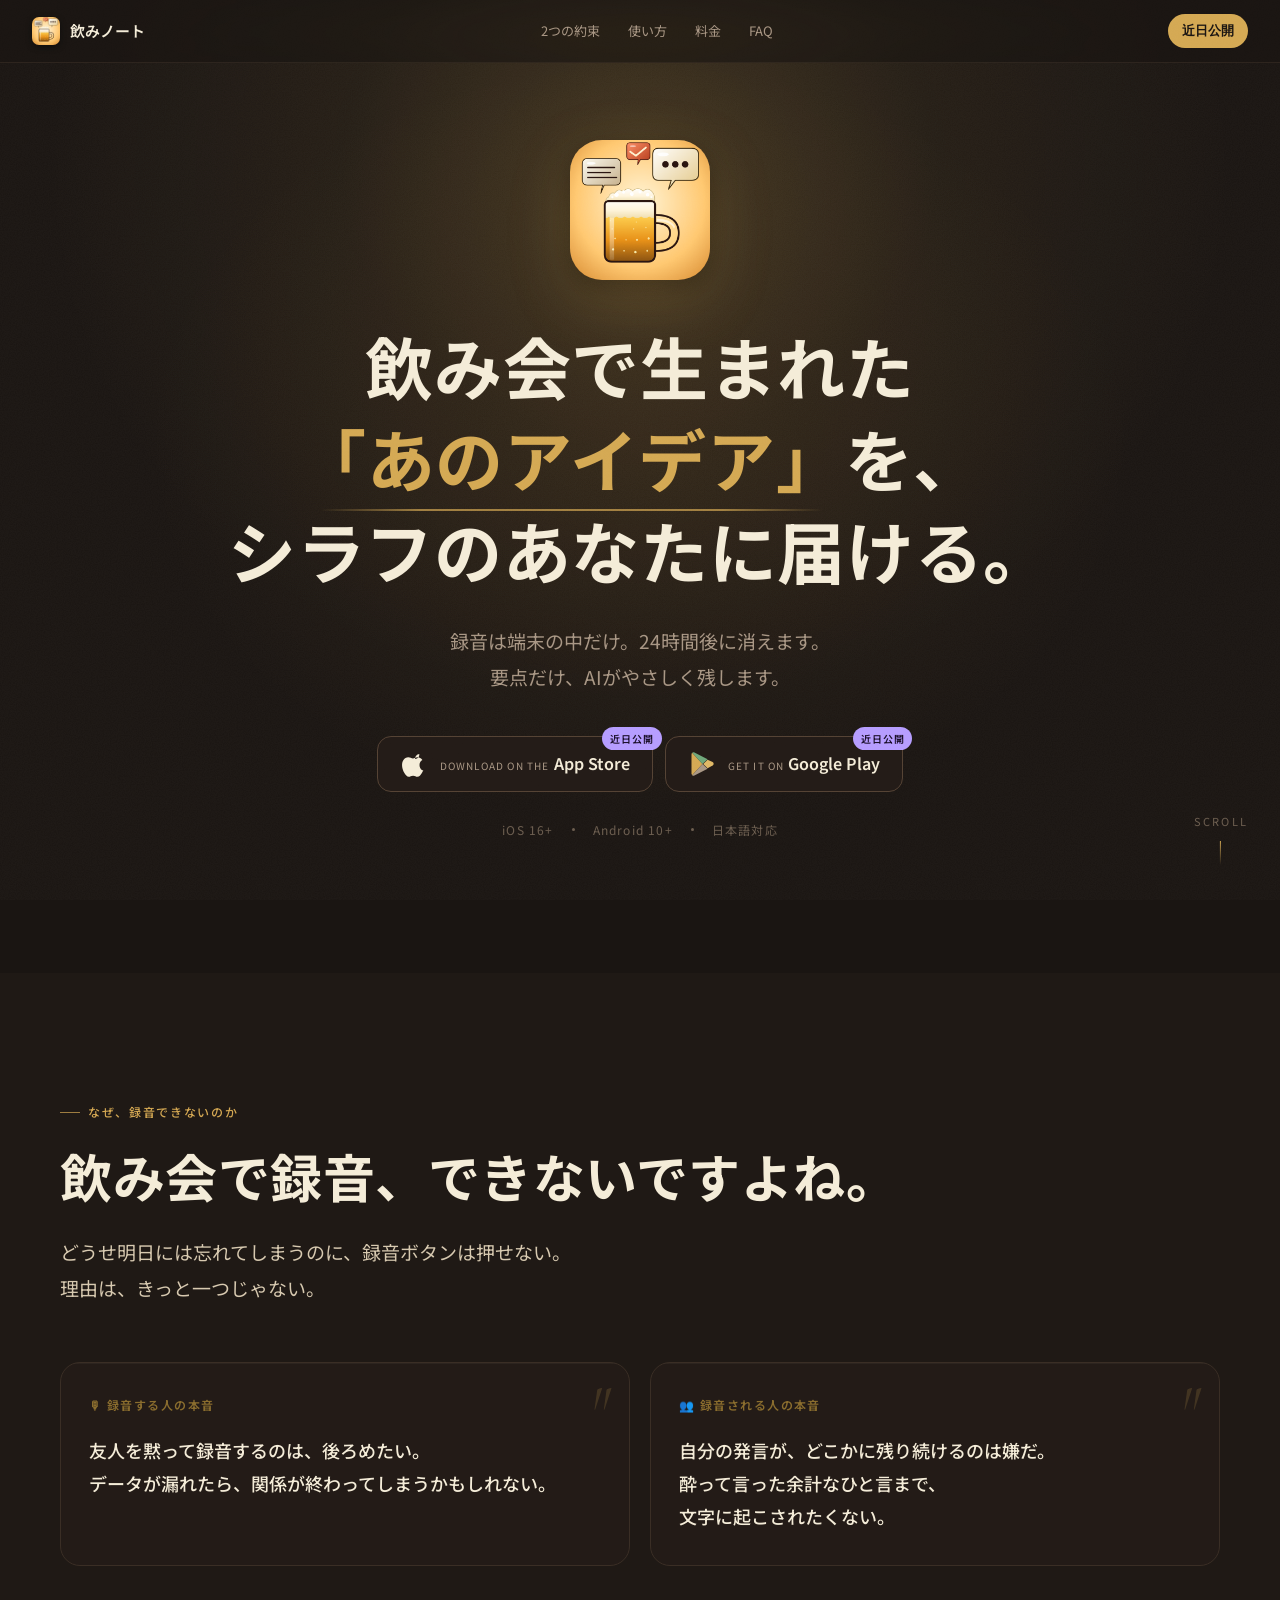
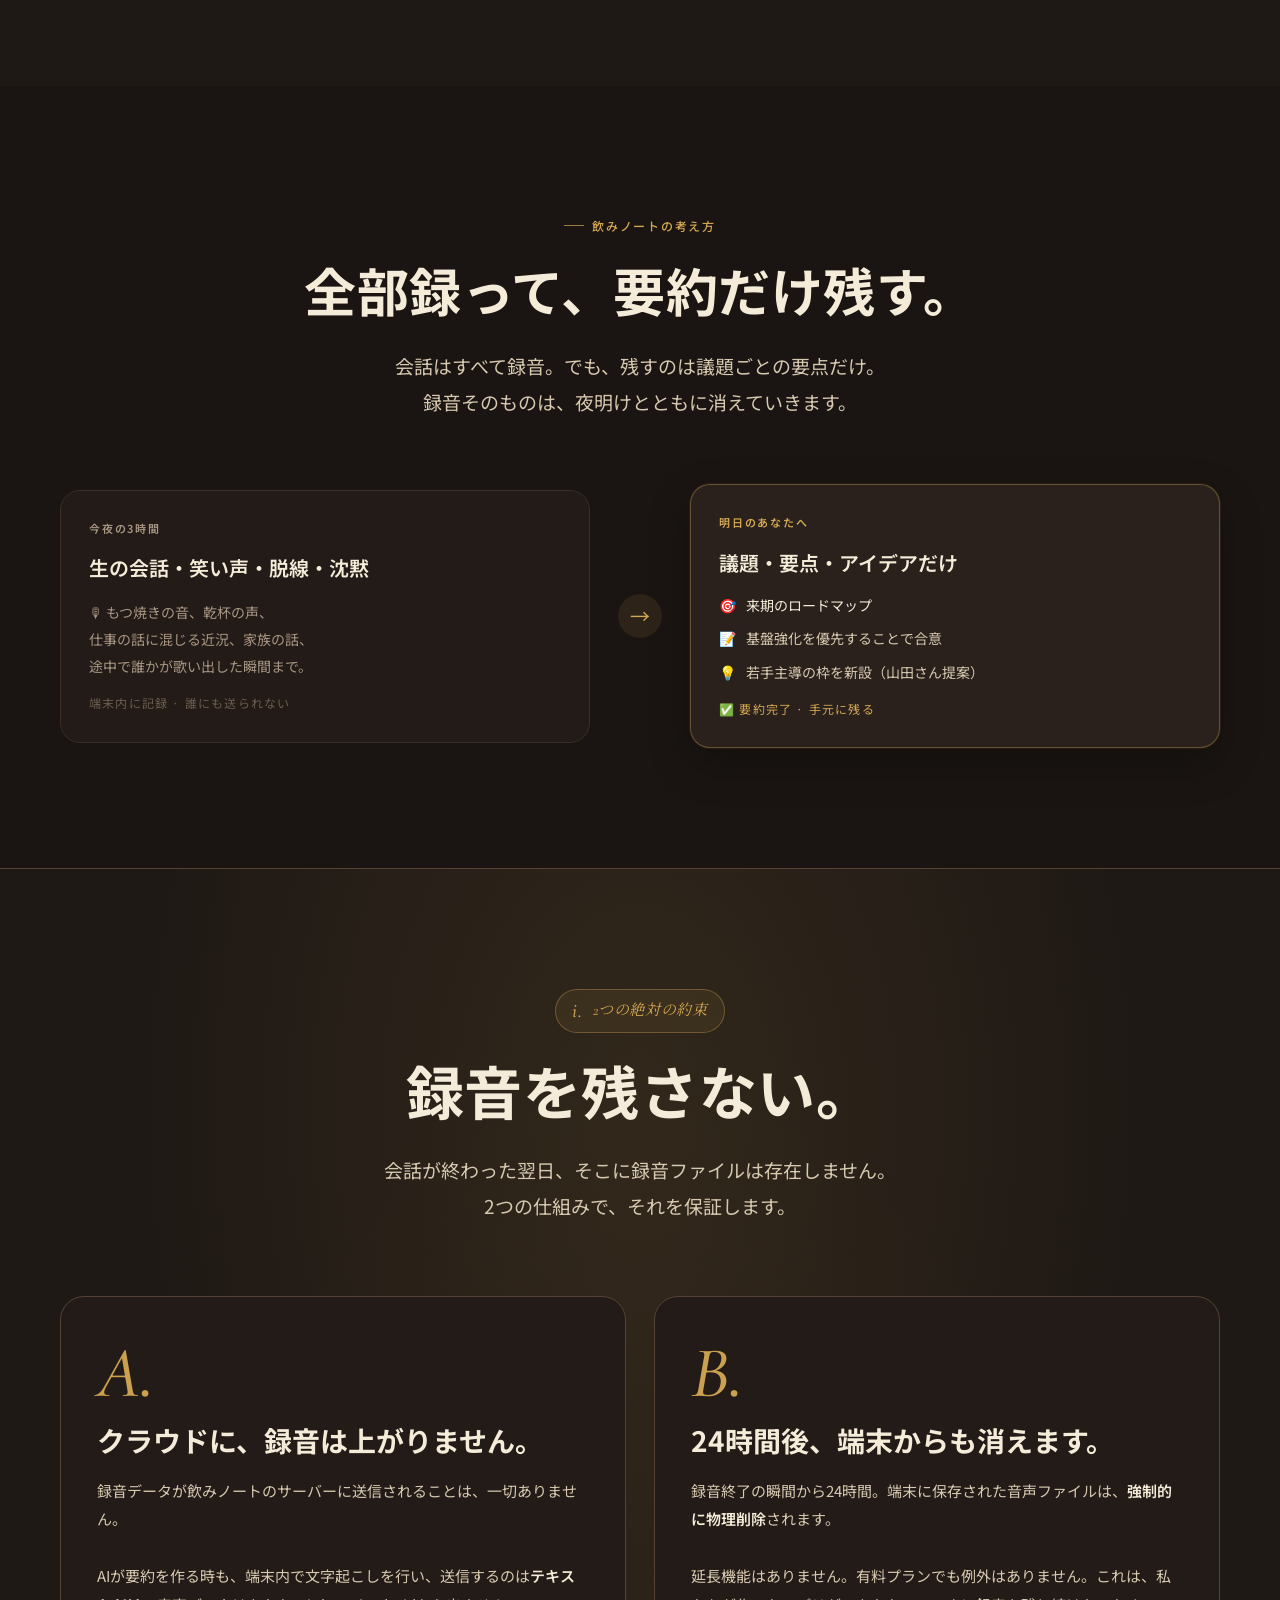
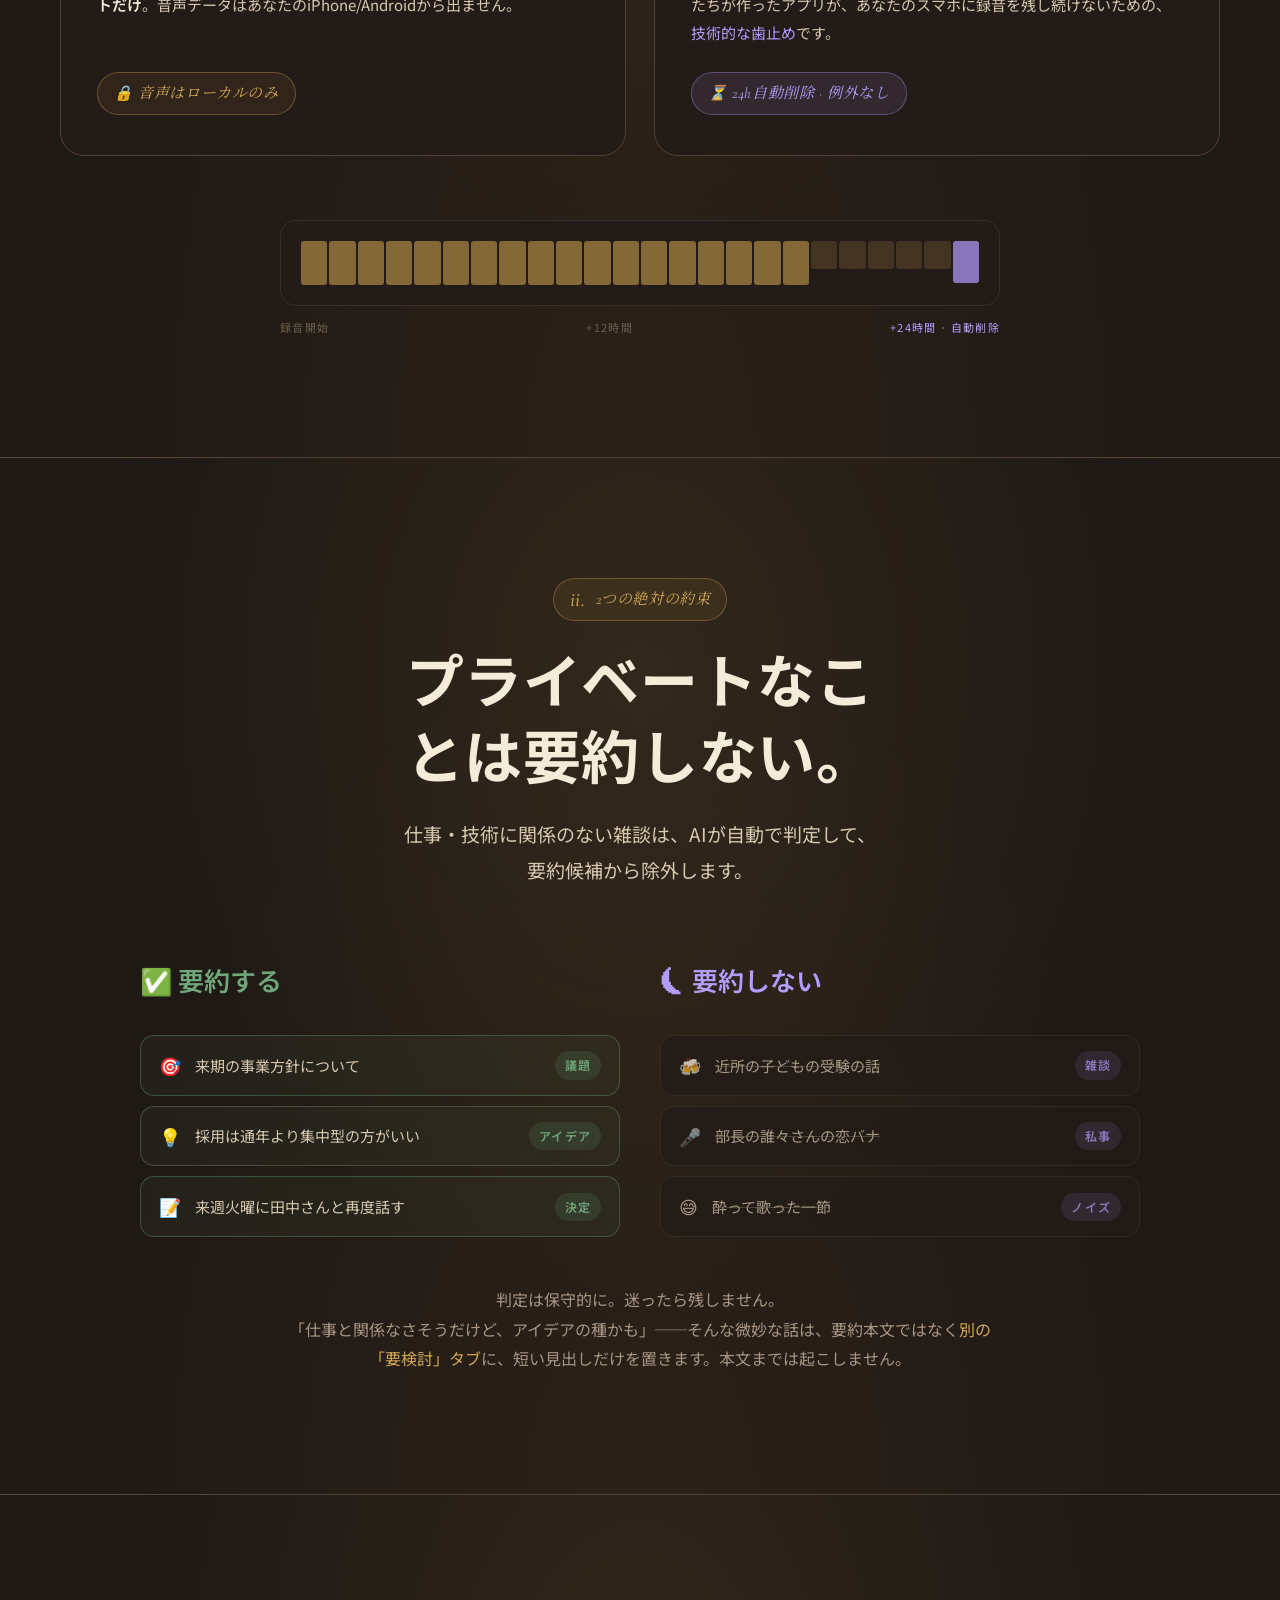
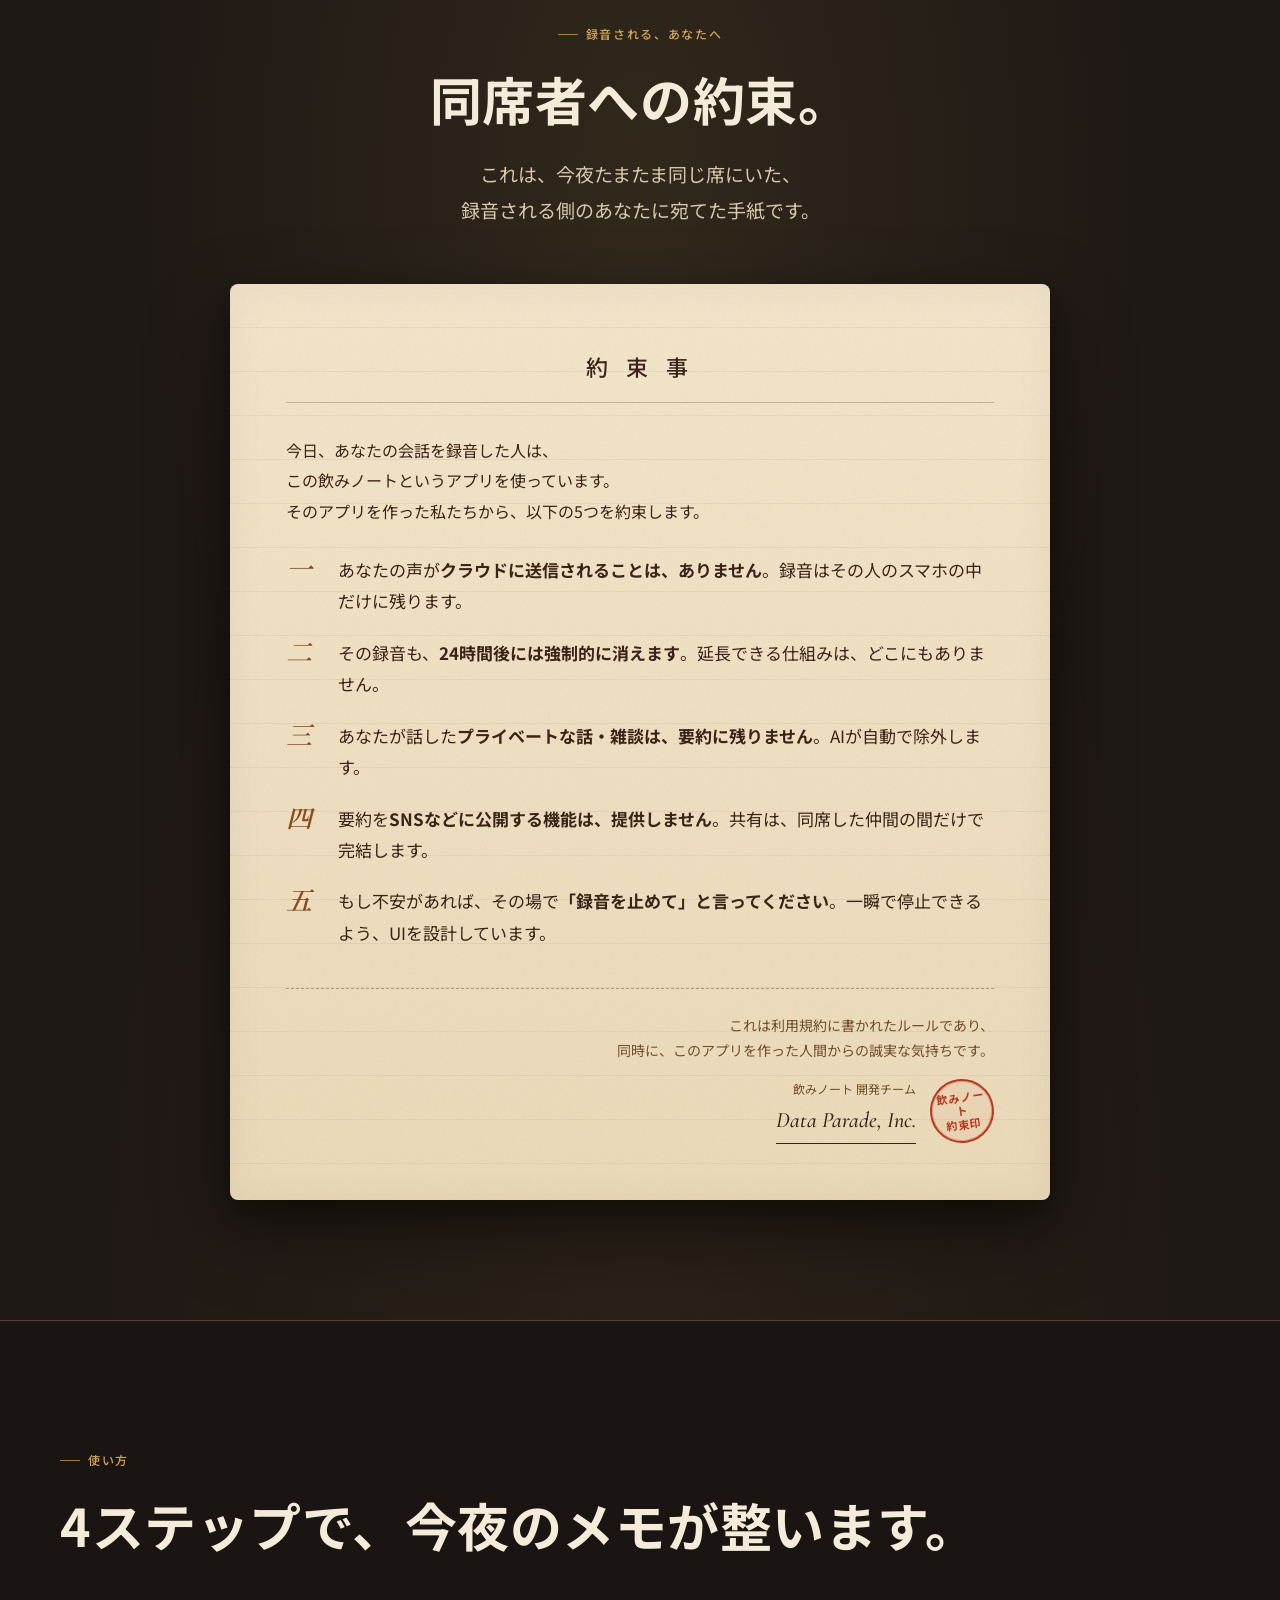
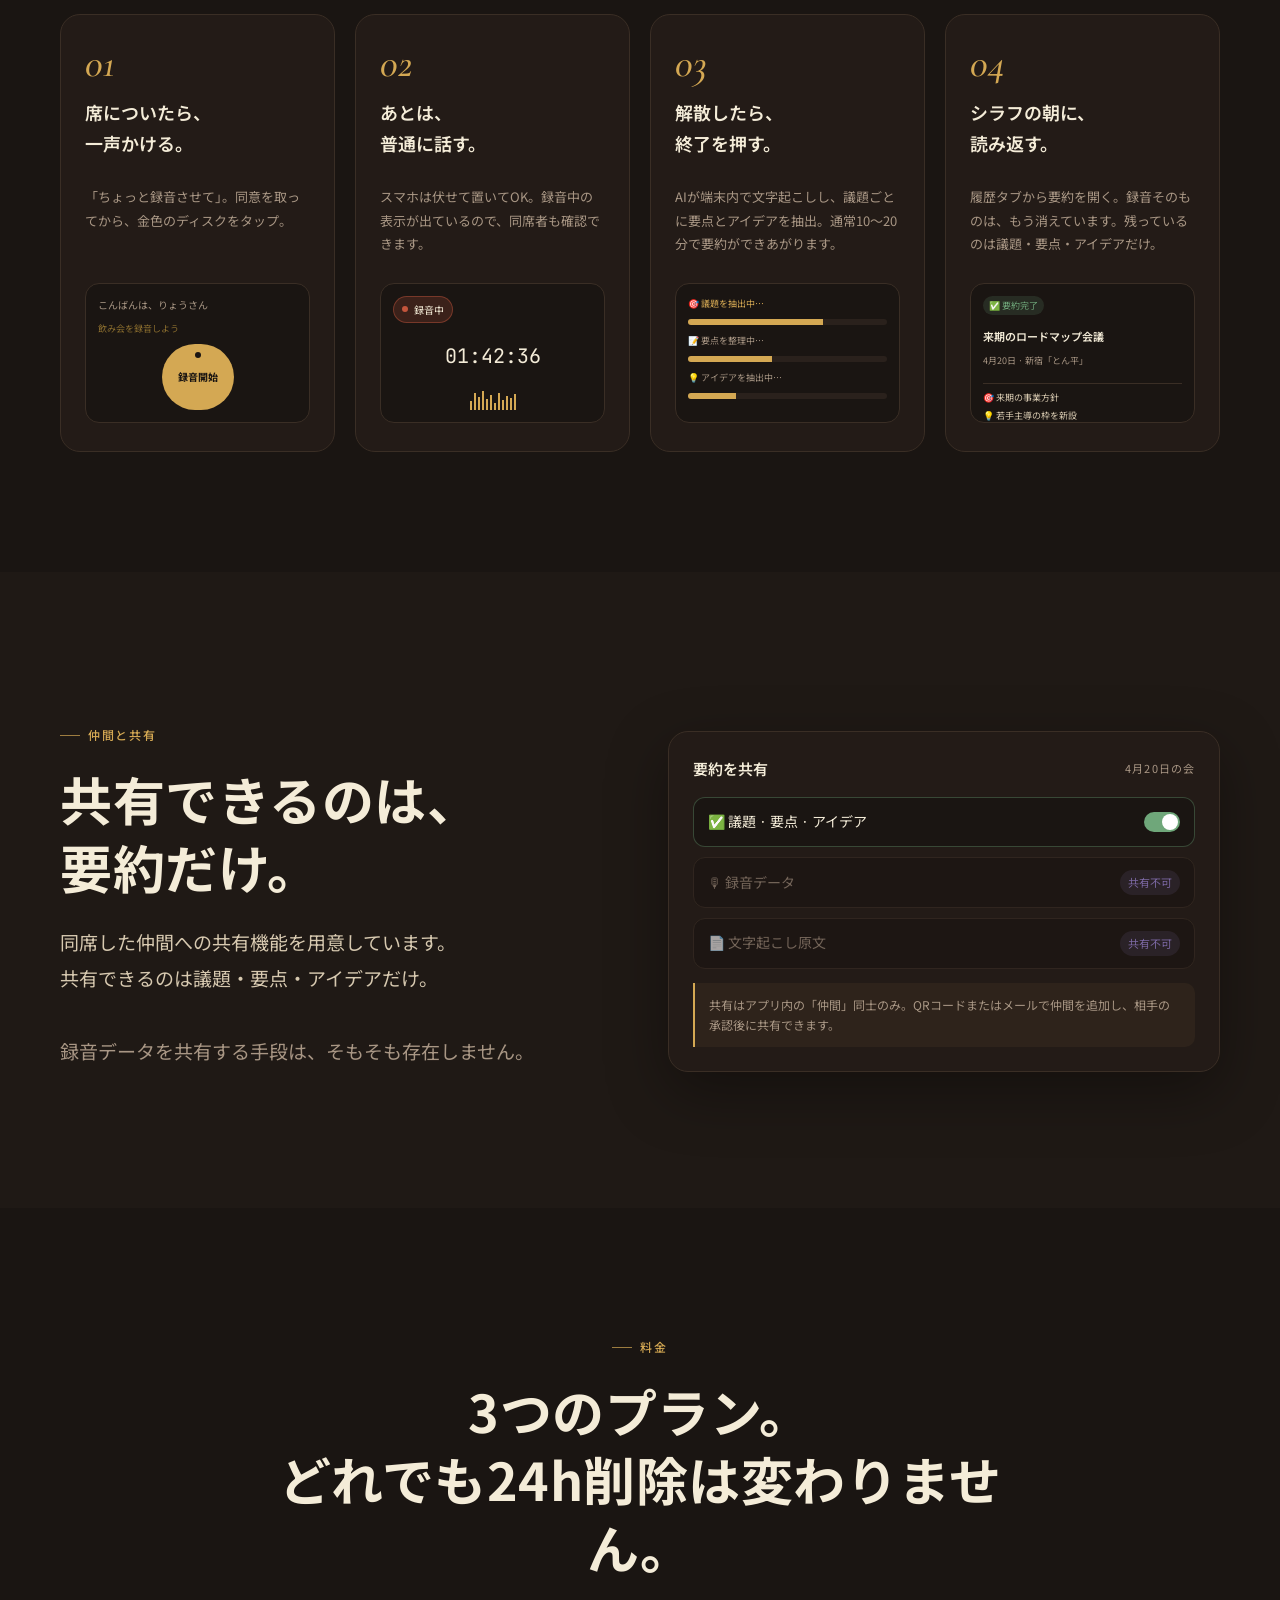
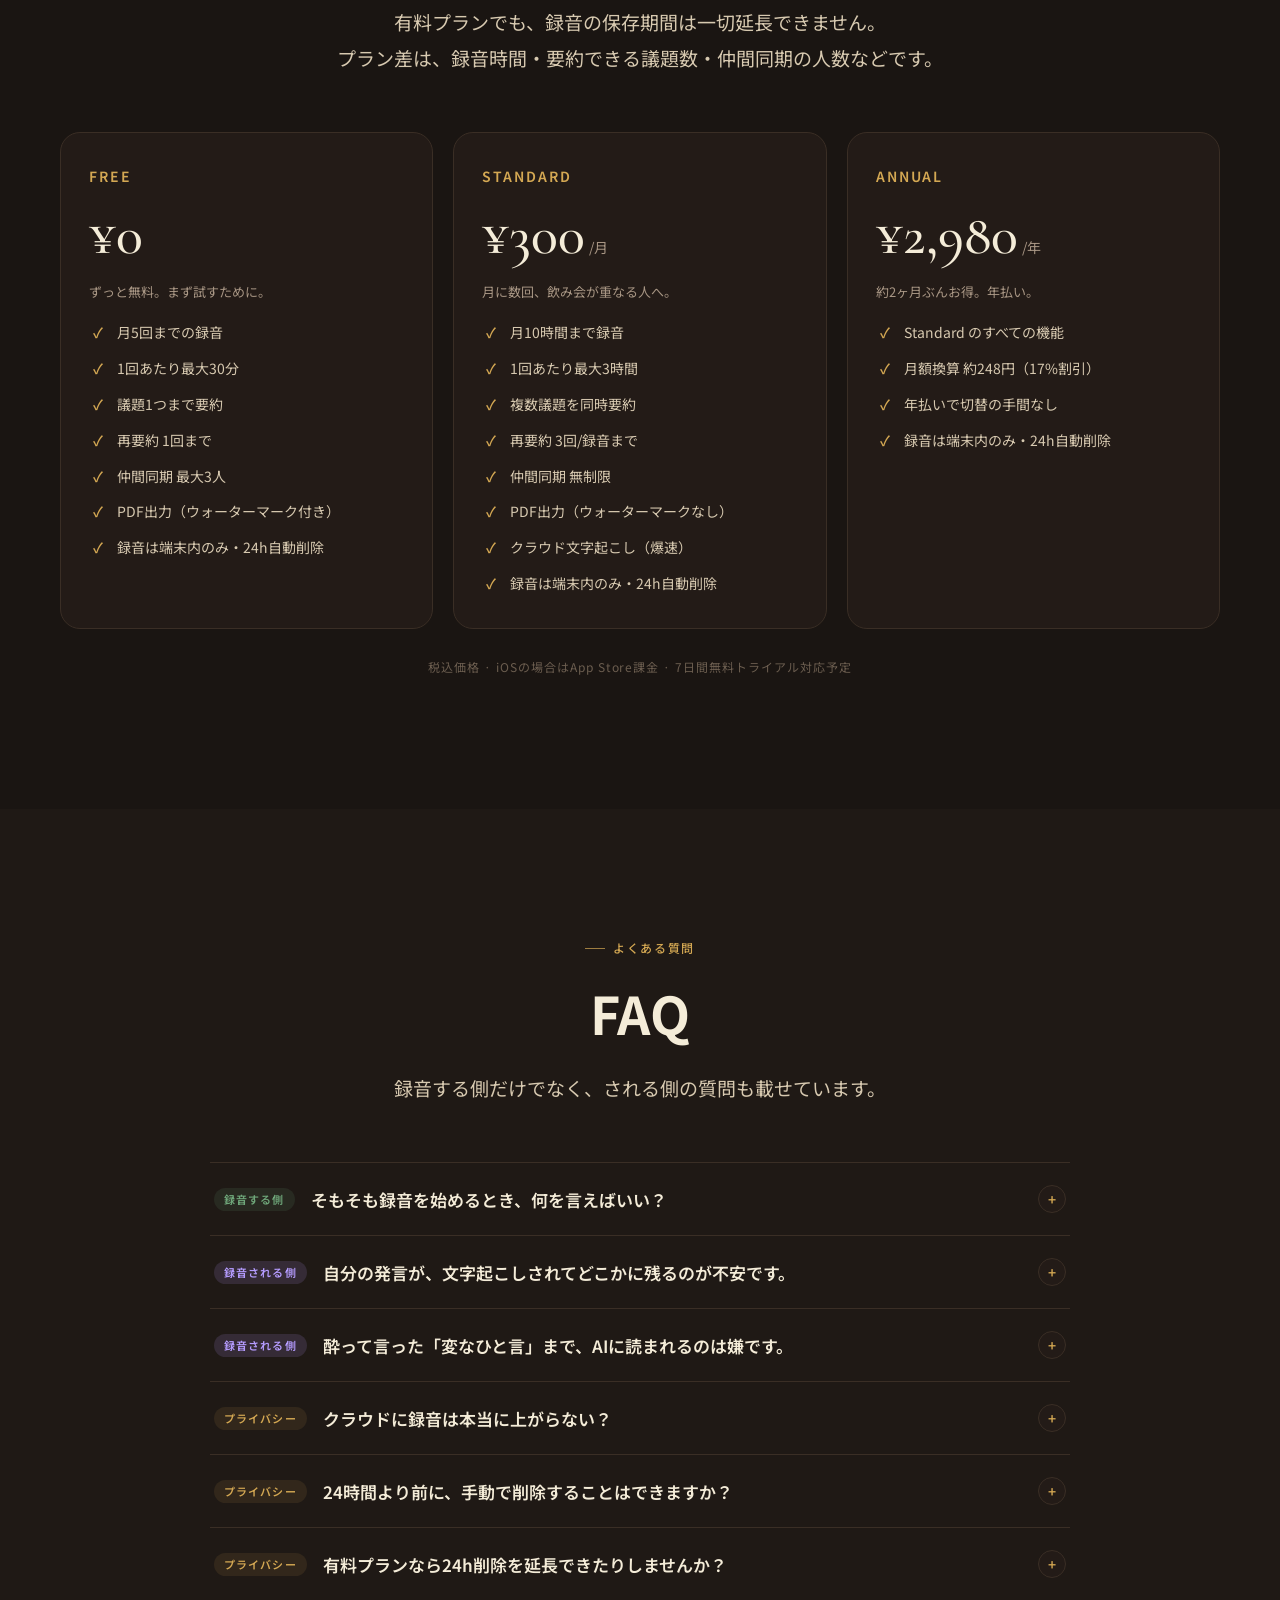
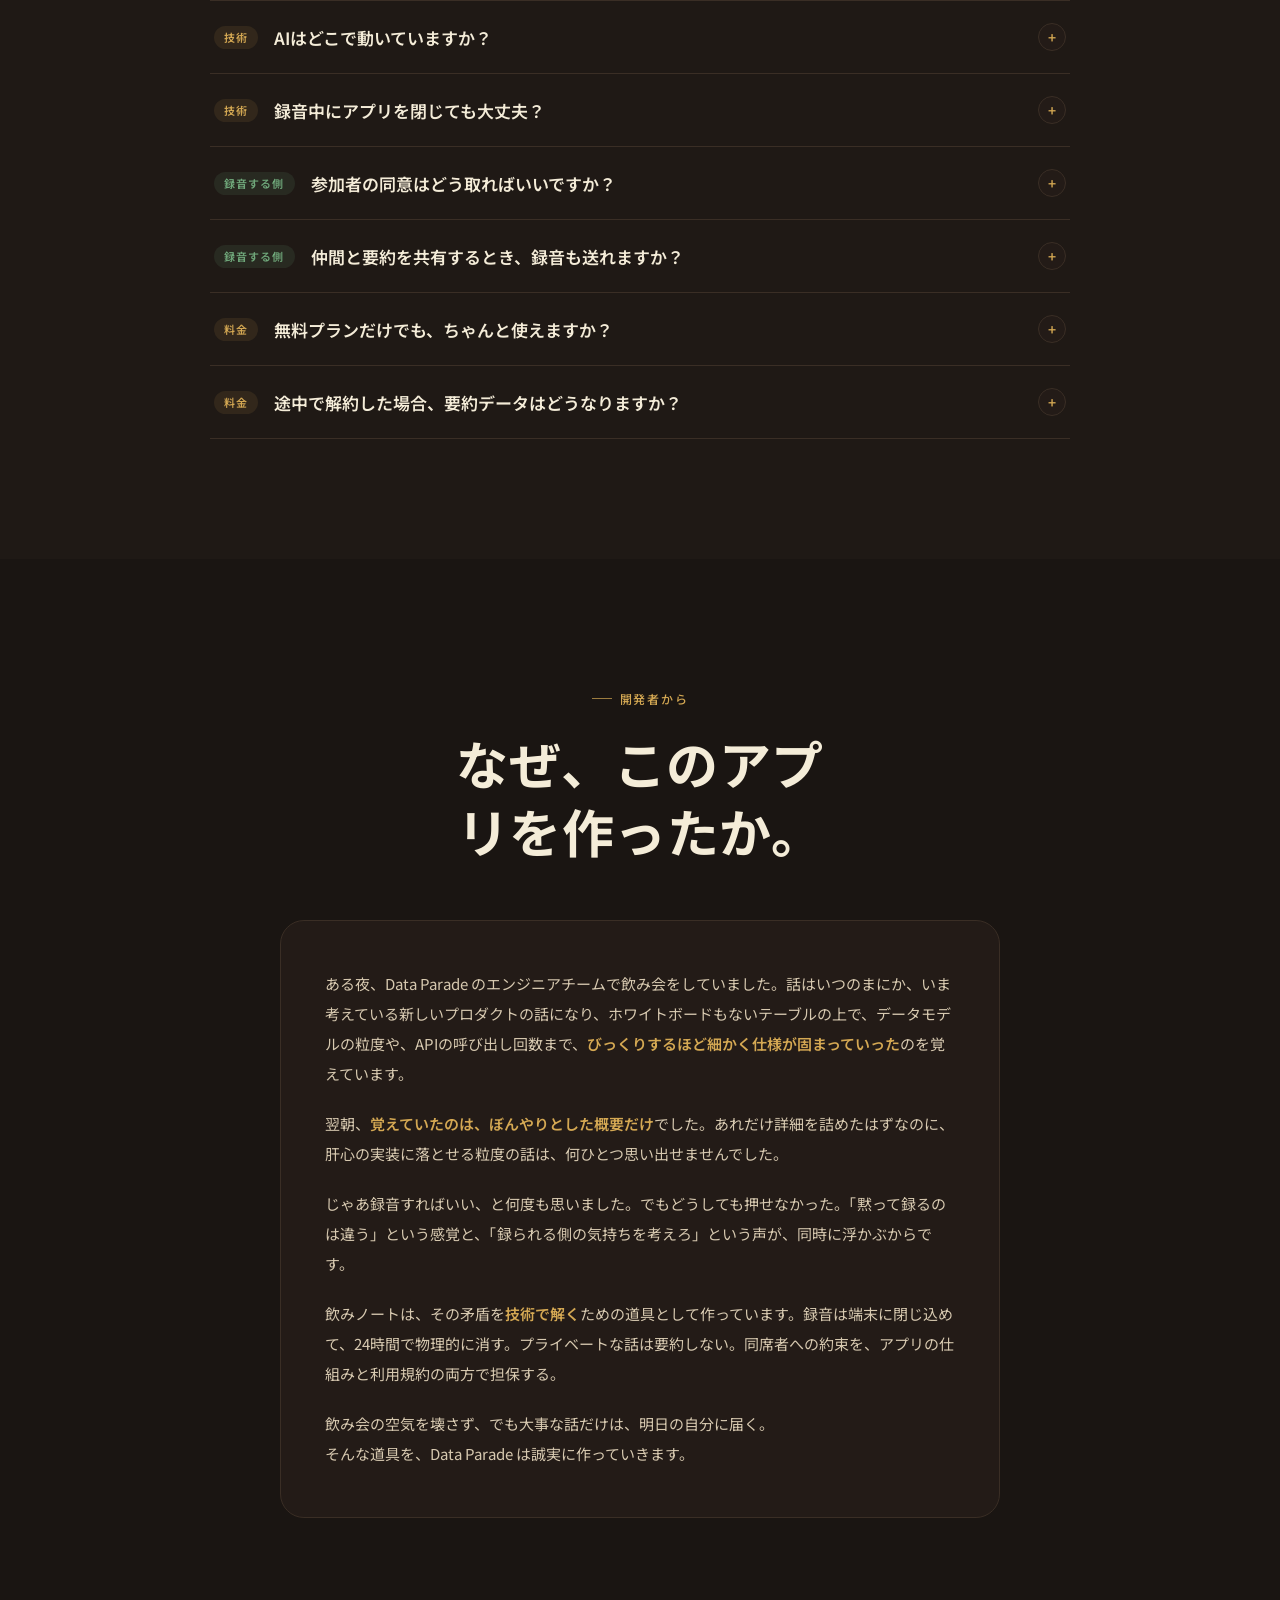
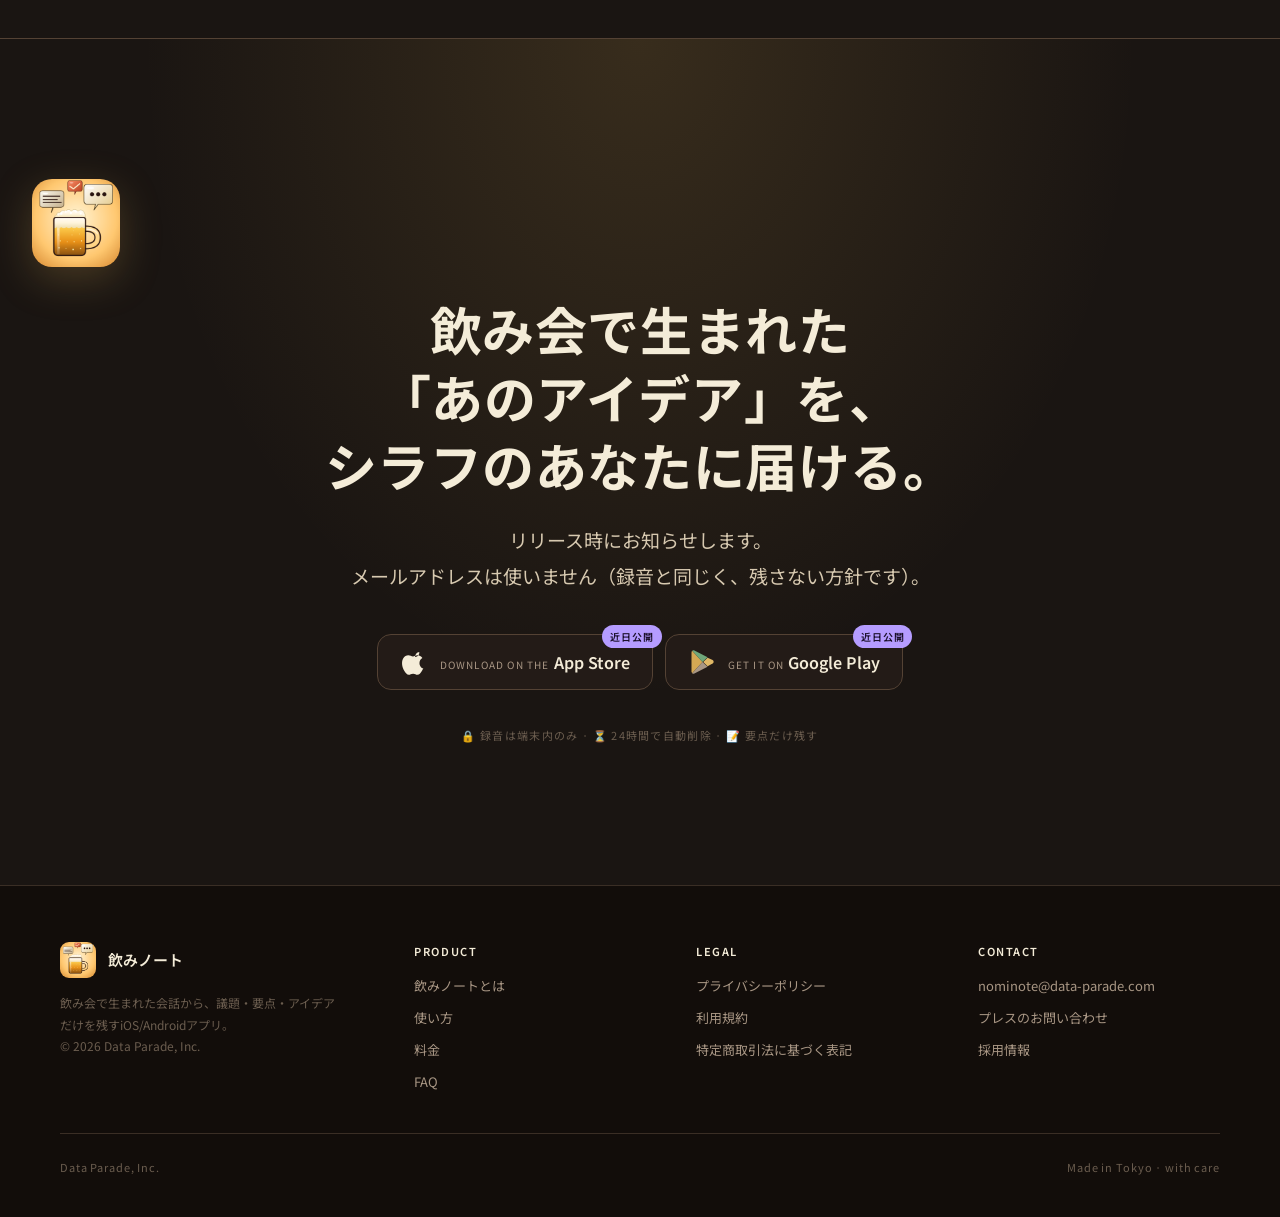
==== commit 7fe1c324: "Rewrite developer letter: remove avatar/signature, refresh story - アバター「り」と「飲みノート 開発者 / プロダクトリード」ヘッダ" ====
--- a/index.html
+++ b/index.html
@@ -595,19 +595,12 @@
     </div>
 
     <article class="lp-letter" data-reveal>
-      <div class="lp-letter__head">
-        <div class="lp-letter__avatar">り</div>
-        <div>
-          <div class="lp-letter__who">飲みノート 開発者</div>
-          <div class="lp-letter__meta">Data Parade, Inc. · プロダクトリード</div>
-        </div>
-      </div>
       <div class="lp-letter__body">
         <p>
-          3年前の冬、前職のチームで送別会がありました。日本酒が進み、誰かが「次の事業、実はこれ考えてるんだよね」と言った。全員が真剣に聞いて、たくさんアイデアが出て、お開きになって。
+          ある夜、Data Parade のエンジニアチームで飲み会をしていました。話はいつのまにか、いま考えている新しいプロダクトの話になり、ホワイトボードもないテーブルの上で、データモデルの粒度や、APIの呼び出し回数まで、<em>びっくりするほど細かく仕様が固まっていった</em>のを覚えています。
         </p>
         <p>
-          翌朝、<em>覚えていたのは、店の名前と、誰が来ていたかだけ</em>でした。あんなに良い話だったのに。
+          翌朝、<em>覚えていたのは、ぼんやりとした概要だけ</em>でした。あれだけ詳細を詰めたはずなのに、肝心の実装に落とせる粒度の話は、何ひとつ思い出せませんでした。
         </p>
         <p>
           じゃあ録音すればいい、と何度も思いました。でもどうしても押せなかった。「黙って録るのは違う」という感覚と、「録られる側の気持ちを考えろ」という声が、同時に浮かぶからです。
@@ -617,9 +610,8 @@
         </p>
         <p>
           飲み会の空気を壊さず、でも大事な話だけは、明日の自分に届く。<br>
-          そんな道具を、誠実に作っていきます。
+          そんな道具を、Data Parade は誠実に作っていきます。
         </p>
-        <div class="lp-letter__sign">— 開発チーム一同</div>
       </div>
     </article>
   </div>
